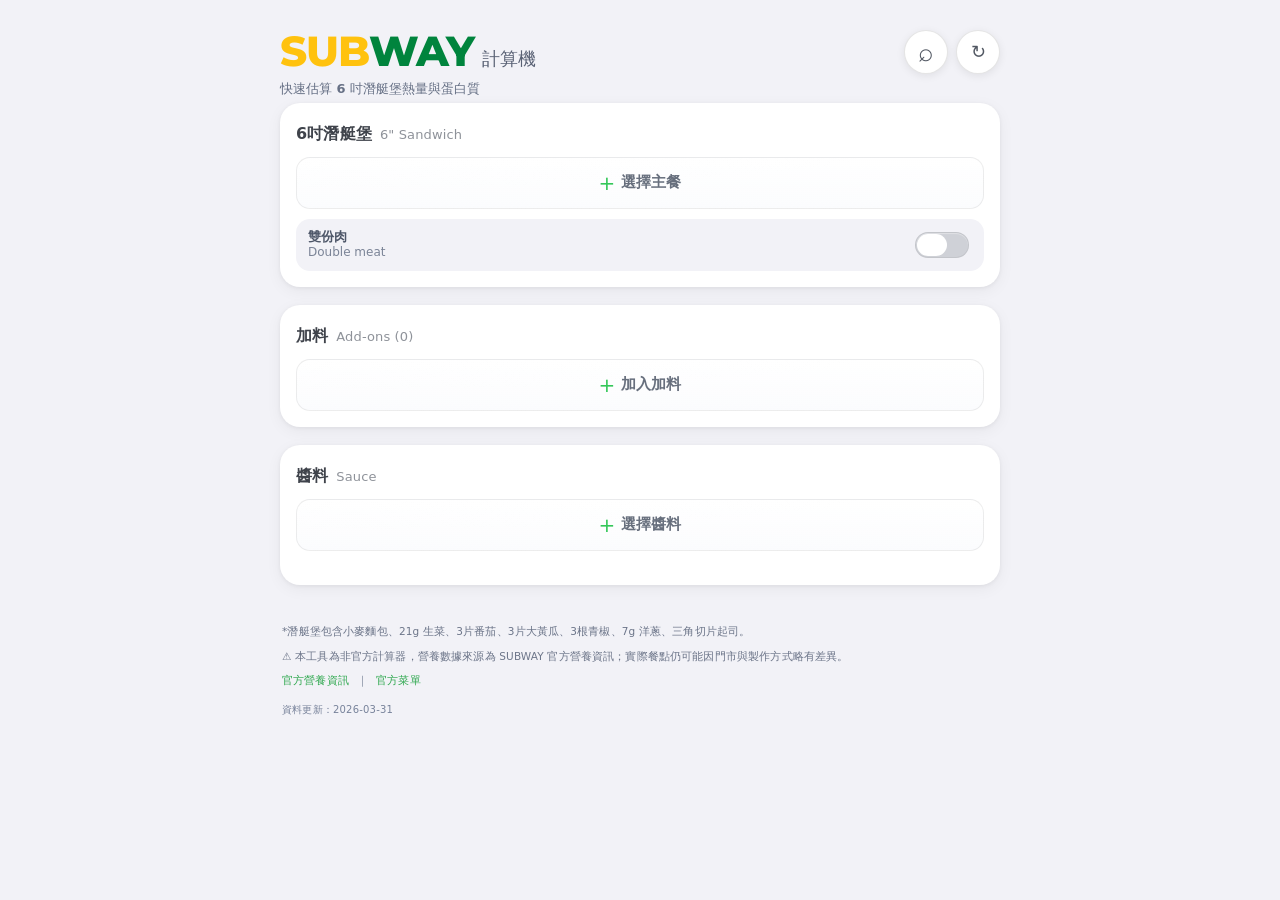
==== index.html @ 30979bf3 "fix: remove + circle badge, fix result card left-drift on desktop - .picker-field--plus::before: rem" ====
<!DOCTYPE html>
<html>
<head>

<meta charset="UTF-8">
<meta name="viewport" content="width=device-width, initial-scale=1, viewport-fit=cover">
<title>Subway calculator</title>

<link rel="icon" href="favicon.png">
<meta name="apple-mobile-web-app-capable" content="yes">
<meta name="apple-mobile-web-app-status-bar-style" content="black-translucent">
<meta name="apple-mobile-web-app-title" content="Subway Calc">
<meta name="mobile-web-app-capable" content="yes">
<meta name="theme-color" content="#1b1f26">
<link rel="apple-touch-icon" href="favicon.png">

<link href="https://fonts.googleapis.com/css2?family=Montserrat:wght@600;700;800&display=swap" rel="stylesheet">
<link rel="stylesheet" href="styles.css?v=20260511i">
</head>

<body>

<main class="app-shell">
<header class="app-header">
  <div>
    <h1 class="logo">
      <span class="sub">SUB</span><span class="way">WAY</span>
      <span class="title-sub">計算機</span>
    </h1>
    <p class="app-tagline">快速估算 6 吋潛艇堡熱量與蛋白質</p>
  </div>
  <div class="top-actions">
    <button type="button" class="icon-symbol-btn" aria-label="搜尋 Search" title="搜尋 Search" onclick="openQuickSearch()">
      ⌕
    </button>
    <button type="button" class="reset-btn" aria-label="重設 Reset" title="重設 Reset" onclick="resetAll()">
      ↻
    </button>
  </div>
</header>

<div class="builder-panel">

<!-- 主餐 -->
<section class="option-section option-section-main">
<div class="section-head section-head-main">
<div class="section-head-inline">
  <span class="section-title">6吋潛艇堡</span>
  <span class="section-subtitle section-subtitle-inline">6" Sandwich</span>
</div>
<button type="button" id="mainClearBtn" class="section-clear-btn" onclick="clearMainSection()" style="visibility:hidden;">Clear</button>
</div>
<div id="mainPickerRow" class="section-picker-top">
  <div id="mainPicker" class="picker-field picker-field--placeholder picker-field--plus" onclick="openMainPicker()">
    選擇主餐
  </div>
</div>
<select id="main" onchange="calc()" style="display:none;"></select>
<div class="section-toggle-wrap section-toggle-under">
  <span class="double-meat-label">雙份肉 <span>Double meat</span></span>
  <input type="checkbox" id="double" onchange="calc()"
    onclick="event.stopPropagation()"
    ontouchstart="event.stopPropagation()">
</div>
</section>

<!-- 加料 -->
<section class="option-section">
<div class="section-head section-head-main">
  <div class="section-head-inline">
    <span class="section-title">加料</span>
    <span id="addonLabel" class="section-subtitle section-subtitle-inline">Add-ons (0)</span>
  </div>
  <button type="button" id="addonClearBtn" class="section-clear-btn" onclick="clearAddonSection()" style="visibility:hidden;">Clear</button>
</div>
<div id="addonList" style="min-height:0;"></div>
<div id="addonEmptyPicker" class="picker-field picker-field--placeholder picker-field--plus section-picker-top" onclick="openAddonPicker(addonActiveGroup)">
  加入加料
</div>
<div id="addonSwipeHint" class="swipe-hint" style="display:none;">左滑刪除 Swipe to delete</div>
</section>

<!-- 醬料 -->
<section class="option-section">
<div class="section-head section-head-main">
  <div class="section-head-inline">
    <span class="section-title">醬料</span>
    <span class="section-subtitle section-subtitle-inline">Sauce</span>
  </div>
  <button type="button" id="sauceClearBtn" class="section-clear-btn" onclick="clearSauceSection()" style="visibility:hidden;">Clear</button>
</div>
<div id="sauce1Row" class="section-picker-top">
  <div id="sauce1Picker" class="picker-field picker-field-fill picker-field--placeholder picker-field--plus" onclick="openSauce1Picker()">
    選擇醬料
  </div>
</div>
<input type="hidden" id="sauce1" value="">
  <div id="sauce2EmptyPicker" class="picker-field picker-field--placeholder picker-field--plus" onclick="addSauce2()" style="margin-top:10px;display:none;">
    加第二種醬
  </div>
  <div id="sauce2List" style="min-height:10px;margin-top:8px;"></div>
  <div id="sauceSwipeHint" class="swipe-hint" style="display:none;">左滑刪除 Swipe to delete</div>
</section>

<div id="disclaimerDetail" class="footer-detail footer-detail-static">
  <p class="footer-line">*潛艇堡包含小麥麵包、21g 生菜、3片番茄、3片大黃瓜、3根青椒、7g 洋蔥、三角切片起司。</p>
  <p class="footer-line">⚠️ 本工具為非官方計算器，營養數據來源為 SUBWAY 官方營養資訊；實際餐點仍可能因門市與製作方式略有差異。</p>
  <p class="footer-links">
    <a href="https://subway.com.tw/GoWeb2/include/meals-nutrition.html" target="_blank" rel="noopener noreferrer" class="footer-inline-link">官方營養資訊</a>
    <span class="footer-link-sep">｜</span>
    <a href="https://subway.com.tw/GoWeb2/include/index.php?Page=1&Cate02=%E6%BD%9B%E8%89%87%E5%A0%A1" target="_blank" rel="noopener noreferrer" class="footer-inline-link">官方菜單</a>
  </p>
  <p class="footer-version">資料更新：2026-03-31</p>
</div>
</div>

<!-- 結果 -->
<div class="result" id="result"></div>
</main>

<script src="app.js?v=20260511d"></script>
<div id="addonModal" class="sheet-modal">
  <div class="sheet-panel">
    <div class="sheet-grabber-wrap" aria-hidden="true"><div class="sheet-grabber"></div></div>
    <div class="modal-panel-title">選擇加料</div>
    <div id="addonCategoriesWrapper" class="modal-categories-wrapper">
      <div id="addonModalCategories" class="modal-categories"></div>
    </div>
    <input id="addonSearch" class="modal-search-input" type="text" placeholder="搜尋加料 Search add-ons" autocomplete="off" oninput="renderAddonItems(addonActiveGroup)">
    <div id="addonItems" class="modal-items"></div>
  </div>
</div>
<div id="mainModal" class="sheet-modal">
  <div class="sheet-panel">
    <div class="sheet-grabber-wrap" aria-hidden="true"><div class="sheet-grabber"></div></div>
    <div class="modal-panel-title">選擇主餐</div>
    <div id="mainCategoriesWrapper" class="modal-categories-wrapper">
      <div id="mainModalCategories" class="modal-categories"></div>
    </div>
    <input id="mainSearch" class="modal-search-input" type="text" placeholder="搜尋主餐 Search sandwiches" autocomplete="off" oninput="renderMainItems(mainActiveGroup)">
    <div id="mainItems" class="modal-items"></div>
  </div>
</div>
<div id="sauceModal" class="sheet-modal">
  <div class="sheet-panel">
    <div class="sheet-grabber-wrap" aria-hidden="true"><div class="sheet-grabber"></div></div>
    <div class="modal-panel-title">選擇醬料</div>
    <div id="sauceItems" class="modal-items"></div>
  </div>
</div>
<div id="quickSearchModal" class="sheet-modal">
  <div class="sheet-panel">
    <div class="sheet-grabber-wrap" aria-hidden="true"><div class="sheet-grabber"></div></div>
    <div class="modal-panel-title">快速搜尋</div>
    <input id="quickSearchInput" class="modal-search-input" type="text" placeholder="搜尋主餐、加料、醬料" autocomplete="off" oninput="renderQuickSearchItems()">
    <div id="quickSearchItems" class="modal-items"></div>
  </div>
</div>
</body>
</html>
---- styles.css ----
:root {
  --subway-green-light: #34C759;
  --accent-purple: #6a0dad;
  --ios-green-btn: #34C759;
  --ios-green-on: #f3fff7;
  --kcal-muted: #8E8E93;
  --glass-bg: rgba(246,247,249,0.84);
  --glass-border: rgba(203,206,213,0.62);
  --glass-highlight: rgba(255,255,255,0.62);
  --glass-shadow: 0 18px 34px rgba(34,36,42,0.16);
  --glass-blur: 16px;
  --glass-sat: 135%;
}

html {
  background: #1b1f26;
}

body {
  font-family: -apple-system, BlinkMacSystemFont, "SF Pro Text", "SF Pro Display", system-ui, sans-serif;
  background: #F2F2F7;
  margin: 0;
  padding: 14px 20px 20px;
  color: #1C1C1E;
  line-height: 1.45;
  padding-bottom: calc(180px + env(safe-area-inset-bottom));
  -webkit-overflow-scrolling: touch;
  touch-action: manipulation;
  overscroll-behavior-y: contain;
}

.logo {
  font-family: 'Montserrat', -apple-system, BlinkMacSystemFont, system-ui;
  font-size: 38px;
  font-weight: 800;
  letter-spacing: 0.5px;
  margin-bottom: 16px;
  display: flex;
  align-items: baseline;
  -webkit-font-smoothing: antialiased;
}

.logo .sub {
  color: #FFC20E;
  letter-spacing: -1px;
}

.logo .way {
  color: #00843D;
  letter-spacing: -1px;
}

.logo .title-sub {
  font-size: 18px;
  color: #596174;
  letter-spacing: 0;
  font-weight: 500;
  margin-left: 10px;
  transform: translateY(-1px);
}

.top-actions {
  position: fixed;
  top: calc(6px + env(safe-area-inset-top));
  right: 14px;
  z-index: 1200;
  display: flex;
  flex-direction: column;
  align-items: flex-end;
  gap: 0;
  margin: 0;
}

.reset-row {
  display: flex;
  justify-content: flex-end;
  margin-top: 0;
  margin-bottom: 10px;
}

.icon-symbol-btn {
  border: none;
  background: transparent;
  box-shadow: none;
  border-radius: 0;
  width: auto;
  height: auto;
  padding: 0 2px;
  color: #656a73;
  font-size: 30px;
  line-height: 1;
  font-weight: 420;
  display: inline-flex;
  align-items: center;
  justify-content: center;
  transition: color 0.16s ease, transform 0.16s ease, opacity 0.16s ease;
}

.icon-symbol-btn:hover {
  color: #4f545f;
  transform: translateY(-1px);
  filter: none;
}

.icon-symbol-btn:active {
  transform: translateY(0);
}

.reset-btn {
  width: 46px;
  height: 46px;
  padding: 0;
  border-radius: 999px;
  border: none;
  background: rgba(131,136,145,0.42);
  color: #ffffff;
  font-size: 19px;
  font-weight: 300;
  line-height: 1;
  letter-spacing: 0;
  display: inline-flex;
  align-items: center;
  justify-content: center;
  box-shadow: none;
  backdrop-filter: blur(6px);
  -webkit-backdrop-filter: blur(6px);
  transition: transform 0.2s ease, color 0.2s ease, border-color 0.2s ease, background 0.2s ease, box-shadow 0.2s ease;
}

.reset-btn:hover {
  color: #ffffff;
  background: rgba(121,126,136,0.5);
}

.reset-btn:active {
  background: rgba(109,115,126,0.56);
}

.reset-btn.animating {
  animation: resetBtnSpin 0.38s cubic-bezier(.22,.61,.36,1);
}

.double-meat-label {
  font-size: 13px;
  color: #60697a;
  font-weight: 600;
  line-height: 1.1;
}

.card {
  background: var(--glass-bg);
  border-radius: 28px;
  padding: 20px 18px;
  margin-bottom: 20px;
  box-shadow: var(--glass-shadow), inset 0 1px 0 rgba(255,255,255,0.58);
  border: none;
  position: relative;
  z-index: 0;
  transition: 0.15s ease;
  backdrop-filter: blur(var(--glass-blur)) saturate(var(--glass-sat));
  -webkit-backdrop-filter: blur(var(--glass-blur)) saturate(var(--glass-sat));
}

.card::before {
  content: "";
  position: absolute;
  inset: 1px;
  border-radius: 28px;
  pointer-events: none;
  background: linear-gradient(180deg, var(--glass-highlight) 0%, rgba(255,255,255,0.14) 50%, rgba(255,255,255,0) 100%);
  opacity: 0.86;
}

/* Lean sections: title outside, only picker rows visible */
.option-section {
  margin-bottom: 20px;
}

.option-section-main {
  margin-bottom: 14px;
}

.section-head {
  margin-bottom: 4px;
}

.section-head-main {
  display: flex;
  justify-content: space-between;
  align-items: center;
}

.section-head-stack {
  display: flex;
  flex-direction: column;
  align-items: flex-start;
}

.section-head-inline {
  display: flex;
  align-items: baseline;
  gap: 8px;
}

.section-toggle-wrap {
  display: flex;
  align-items: center;
  gap: 8px;
  line-height: 1;
}

.section-toggle-under {
  margin-top: 6px;
  justify-content: flex-end;
}

.section-picker-top {
  margin-top: 6px;
}

.section-title {
  font-size: 17px;
  font-weight: 700;
  color: rgba(47,51,60,0.92);
  line-height: 1.26;
  letter-spacing: 0.01em;
}

.section-subtitle {
  color: rgba(130,134,142,0.9);
  font-size: 13px;
  font-weight: 400;
  line-height: 1.34;
  letter-spacing: 0.01em;
}

.section-subtitle-inline {
  white-space: nowrap;
}

.section-clear-btn {
  border: none;
  background: transparent;
  color: rgba(122,128,140,0.9);
  font-size: 12px;
  line-height: 1;
  font-weight: 520;
  letter-spacing: 0.01em;
  padding: 2px 0;
  margin-right: 12px;
  transform: translateY(2px);
  cursor: pointer;
  transition: color 0.16s ease, opacity 0.16s ease;
}

.section-clear-btn:hover {
  color: rgba(98,104,116,0.96);
}

.section-clear-btn:active {
  color: rgba(88,94,106,0.96);
}

label {
  font-size: 17px;
  font-weight: 600;
  margin-bottom: 6px;
  color: #1c1c1e;
  display: flex;
  align-items: center;
}

select {
  width: 100%;
  margin-top: 12px;
  padding: 14px;
  border-radius: 28px;
  border: 1px solid #e5e5ea;
  background: #f9f9f9;
  color: #000;
  font-size: 17px;
  line-height: 1.4;
  min-height: 48px;
  appearance: none;
  -webkit-appearance: none;
  position: relative;
  z-index: 1;
  font-weight: 400;
  transition: all 0.15s ease;
  cursor: pointer;
  transform-origin: center;
  -webkit-tap-highlight-color: transparent;
  background-image: url("data:image/svg+xml;utf8,<svg fill='%238e8e93' height='20' viewBox='0 0 20 20' width='20' xmlns='http://www.w3.org/2000/svg'><path d='M5 7l5 5 5-5z'/></svg>");
  background-repeat: no-repeat;
  background-position: right 12px center;
  background-size: 16px;
}
select option {
  font-size: 17px;
}

select:hover {
  background-color: #fff;
  border-color: #d1d1d6;
}
select:active {
  background: #fff;
}

button:hover {
  filter: brightness(1.05);
}
button:active {
  filter: brightness(0.95);
}

select:focus {
  outline: none;
  border-color: var(--ios-green-btn);
  box-shadow: 0 0 0 2px rgba(47,168,79,0.22);
}

select:focus-visible {
  box-shadow: 0 0 0 2px rgba(47,168,79,0.22);
}

.picker-field {
  padding: 12px 12px;
  border-radius: 28px;
  border: 1px solid rgba(255,255,255,0.44);
  background:
    linear-gradient(180deg, rgba(255,255,255,0.26) 0%, rgba(230,236,245,0.16) 100%),
    radial-gradient(125% 125% at 8% -20%, rgba(255,255,255,0.68) 0%, rgba(255,255,255,0) 62%);
  color: rgba(40,49,63,0.92);
  font-size: 17px;
  line-height: 1.3;
  min-height: 48px;
  display: flex;
  align-items: center;
  cursor: pointer;
  position: relative;
  overflow: hidden;
  backdrop-filter: blur(22px) saturate(146%);
  -webkit-backdrop-filter: blur(22px) saturate(146%);
  box-shadow: inset 0 1px 0 rgba(255,255,255,0.62);
}

.picker-field:not(.picker-field--plus) {
  padding-right: 12px;
}

.picker-field:not(.picker-field--plus)::after {
  content: none;
}

.picker-field-with-minus::after {
  content: none !important;
}

.picker-field::before {
  content: none;
}

.picker-field-fill {
  flex: 1;
}

.picker-field--placeholder {
  color: rgba(123,131,146,0.9);
}

.picker-field--plus {
  justify-content: center;
  text-align: center;
  font-size: 20px;
  font-weight: 400;
  letter-spacing: 0;
  color: rgba(136,145,160,0.9);
}

.picker-zh-line {
  display: block;
  line-height: 1.28;
  white-space: nowrap;
  max-width: 100%;
  overflow: hidden;
  text-overflow: ellipsis;
}

.picker-en-break {
  display: block;
  margin-top: 3px;
  line-height: 1.28;
  white-space: nowrap;
  max-width: 100%;
  overflow: hidden;
  text-overflow: ellipsis;
  color: rgba(94,103,119,0.88);
  font-size: 0.9em;
}

.picker-zh-inline {
  line-height: 1.28;
  letter-spacing: 0.005em;
}

.picker-en-inline {
  color: rgba(94,103,119,0.88);
  font-size: 0.82em;
  margin-left: 10px;
  letter-spacing: 0.01em;
  line-height: 1.28;
  display: inline-block;
  transform: translateY(0.6px);
}

.picker-field.picker-field--bilingual-break {
  flex-direction: column;
  align-items: flex-start;
  justify-content: center;
  gap: 1px;
}

.picker-field.picker-field--plus {
  background:
    linear-gradient(180deg, rgba(255,255,255,0.26) 0%, rgba(230,236,245,0.16) 100%),
    radial-gradient(125% 125% at 8% -20%, rgba(255,255,255,0.68) 0%, rgba(255,255,255,0) 62%);
  box-shadow: inset 0 1px 0 rgba(255,255,255,0.62);
}

.modal-search-input {
  width: 100%;
  max-width: 100%;
  box-sizing: border-box;
  margin: 6px 0 10px;
  padding: 10px 12px 10px 44px;
  border-radius: 28px;
  border: 1px solid rgba(170,174,182,0.56);
  background-color: transparent;
  background-image: url("data:image/svg+xml;utf8,<svg xmlns='http://www.w3.org/2000/svg' viewBox='0 0 24 24'><circle cx='11' cy='11' r='6.5' stroke='%236a6f78' stroke-width='2.8' fill='none'/><line x1='15.7' y1='15.7' x2='20.2' y2='20.2' stroke='%236a6f78' stroke-width='2.8' stroke-linecap='round'/></svg>");
  background-repeat: no-repeat;
  background-position: 12px center;
  background-size: 18px 18px;
  color: #232933;
  font-size: 16px;
  outline: none;
  backdrop-filter: blur(12px) saturate(130%);
  -webkit-backdrop-filter: blur(12px) saturate(130%);
}

.modal-search-input:focus {
  border-color: rgba(188,192,199,0.72);
  box-shadow: 0 0 0 2px rgba(255,255,255,0.12);
}

.modal-item-title {
  font-weight: 500;
  line-height: 1.3;
  letter-spacing: 0.005em;
}

.modal-item-title.modal-title-break {
  display: flex;
  flex-direction: column;
  align-items: flex-start;
  gap: 2px;
}

.modal-zh-inline {
  color: inherit;
  line-height: 1.28;
}

.modal-panel-title {
  font-size: 16px;
  font-weight: 650;
  line-height: 1.3;
  margin-bottom: 8px;
  color: rgba(98,104,116,0.9);
}

.modal-en-inline {
  color: inherit;
  margin-left: 4px;
  font-size: 0.88em;
  letter-spacing: 0;
  line-height: 1.3;
  display: inline-block;
  transform: translateY(0.5px);
}

.modal-en-break {
  display: block;
  color: inherit;
  font-size: 0.88em;
  line-height: 1.3;
  letter-spacing: 0.01em;
  margin-top: 2px;
}

.item-efficiency {
  font-size: 11px;
  color: var(--kcal-muted);
}

.modal-recent-hint {
  font-size: 10px;
  color: #74809a;
  padding: 6px 12px 6px;
  letter-spacing: 0.2px;
  line-height: 1;
}

.modal-recent-shortcuts {
  padding: 4px 12px 10px;
  border-bottom: 1px solid #e7e8ed;
  margin-bottom: 2px;
}

.modal-recent-row {
  display: flex;
  gap: 8px;
  overflow-x: auto;
  padding-bottom: 2px;
  scrollbar-width: none;
  -ms-overflow-style: none;
}

.modal-recent-row::-webkit-scrollbar {
  display: none;
}

.modal-recent-btn {
  border: 1px solid rgba(47,168,79,0.35);
  background: rgba(47,168,79,0.1);
  color: #1f8f44;
  border-radius: 999px;
  font-size: 12px;
  font-weight: 600;
  padding: 6px 10px;
  white-space: nowrap;
}

.swipe-hint {
  font-size: 11px;
  color: #768198;
  margin-top: 6px;
  margin-bottom: 2px;
}

.minus-btn {
  border: 1px solid rgba(199,58,51,0.3);
  background: rgba(199,58,51,0.12);
  border-radius: 50%;
  width: 28px;
  height: 28px;
  display: flex;
  align-items: center;
  justify-content: center;
  font-size: 18px;
  cursor: pointer;
  color: #c73a33;
  transition: all 0.15s ease;
  opacity: 0.9;
}

.picker-row-with-minus {
  position: relative;
  display: block;
}

.picker-row-with-minus .minus-btn {
  position: absolute;
  right: 10px;
  top: 50%;
  transform: translateY(-50%);
  z-index: 2;
  opacity: 0;
  pointer-events: none;
  transition: opacity 0.18s ease;
}

.picker-row-with-minus.swiped .minus-btn {
  opacity: 1;
  pointer-events: auto;
}

.picker-row-with-minus:hover .minus-btn,
.picker-row-with-minus:focus-within .minus-btn {
  opacity: 1;
  pointer-events: auto;
}

.picker-field-with-minus {
  padding-right: 12px;
  transition: transform 0.2s ease;
}

.picker-select-flash {
  animation: pickerSelectFlash 0.26s cubic-bezier(.22,.61,.36,1);
}

.picker-soft-appear {
  animation: pickerSoftAppear 0.24s cubic-bezier(.22,.61,.36,1);
}

.picker-row-with-minus.row-enter {
  animation: rowEnterPop 0.28s cubic-bezier(.2,.7,.2,1);
}

@keyframes pickerSelectFlash {
  0% {
    transform: scale(1);
    box-shadow: 0 0 0 0 rgba(95,211,125,0);
  }
  45% {
    transform: scale(0.995);
    box-shadow: 0 0 0 3px rgba(95,211,125,0.16);
  }
  100% {
    transform: scale(1);
    box-shadow: 0 0 0 0 rgba(95,211,125,0);
  }
}

@keyframes pickerSoftAppear {
  0% {
    opacity: 0;
    transform: translateY(6px) scale(0.995);
  }
  100% {
    opacity: 1;
    transform: translateY(0) scale(1);
  }
}

@keyframes rowEnterPop {
  0% {
    opacity: 0;
    transform: translateY(8px) scale(0.986);
    filter: saturate(0.96);
  }
  65% {
    opacity: 1;
    transform: translateY(-1px) scale(1.003);
    filter: saturate(1.02);
  }
  100% {
    opacity: 1;
    transform: translateY(0) scale(1);
    filter: none;
  }
}

.picker-row-with-minus.removing,
.swipe-row.removing {
  pointer-events: none;
  will-change: transform, opacity;
  animation: rowDeleteOut 0.34s cubic-bezier(.20,.72,.28,1) forwards;
}

.picker-row-with-minus.removing .picker-field,
.swipe-row.removing .picker-field {
  opacity: 0.9;
  will-change: transform, opacity, filter;
  animation: deletePopField 0.34s cubic-bezier(.20,.72,.28,1) forwards;
}

.picker-row-with-minus.removing .minus-btn,
.swipe-row.removing .swipe-clear-btn {
  opacity: 0;
  transition: opacity 0.18s ease;
}

.swipe-row {
  position: relative;
}

.swipe-row .picker-field {
  transition: transform 0.2s ease;
  touch-action: pan-y;
}

.swipe-row.swipe-dragging .picker-field {
  transition: none;
}

body.swipe-dragging {
  user-select: none;
  -webkit-user-select: none;
  cursor: grabbing;
}

.swipe-clear-btn {
  position: absolute;
  right: 0;
  top: 0;
  bottom: 0;
  transform: translateX(-10px);
  width: 56px;
  height: 100%;
  border-radius: 28px;
  border: 1px solid rgba(255,255,255,0.44);
  background:
    linear-gradient(180deg, rgba(255,255,255,0.28) 0%, rgba(230,236,245,0.18) 100%),
    radial-gradient(120% 120% at 8% -20%, rgba(255,255,255,0.7) 0%, rgba(255,255,255,0) 62%);
  box-shadow: inset 0 1px 0 rgba(255,255,255,0.62);
  color: rgba(52,60,73,0.92);
  font-size: 17px;
  font-weight: 420;
  letter-spacing: 0.005em;
  backdrop-filter: blur(22px) saturate(146%);
  -webkit-backdrop-filter: blur(22px) saturate(146%);
  opacity: 0;
  pointer-events: none;
  transition: opacity 0.18s ease, width 0.18s ease, transform 0.18s ease;
  z-index: 2;
  overflow: hidden;
  white-space: nowrap;
  display: inline-flex;
  align-items: center;
  justify-content: center;
  padding: 0 12px;
  --clearLabelOpacity: 0;
  color: rgba(52,60,73,var(--clearLabelOpacity));
}

.swipe-row.swipe-dragging .swipe-clear-btn {
  transition: none;
}

.swipe-row.swiped .swipe-clear-btn {
  opacity: 1;
  pointer-events: auto;
}

@media (hover: hover) and (pointer: fine) {
  .swipe-hint {
    display: none !important;
  }
}

/* First sauce row clear animation (without removing DOM node) */
.picker-field.main-removing,
.picker-field.sauce-main-removing {
  animation: sauceMainClearOut 0.18s cubic-bezier(.22,.61,.36,1);
}

@keyframes sauceMainClearOut {
  0% {
    opacity: 1;
    transform: translateX(0) scale(1);
  }
  100% {
    opacity: 0.56;
    transform: translateX(-10px) scale(0.992);
  }
}

@keyframes rowDeleteOut {
  0% {
    opacity: 1;
    transform: translateX(0) scale(1);
  }
  35% {
    opacity: 0.92;
    transform: translateX(-16px) scale(0.998);
  }
  100% {
    opacity: 0;
    transform: translateX(-72px) scale(0.99);
  }
}

@keyframes deletePopField {
  0% {
    opacity: 1;
    transform: scale(1);
    filter: saturate(1);
  }
  45% {
    opacity: 0.78;
    transform: translateX(-8px) scale(0.998);
    filter: saturate(0.95);
  }
  100% {
    opacity: 0.38;
    transform: translateX(-14px) scale(0.995);
    filter: saturate(0.88);
  }
}

#addonList .addon-row .picker-field {
  margin-top: 0;
  font-weight: 400;
  position: relative;
  z-index: 1;
}

.footer-detail {
  font-size: 10.5px;
  color: #6c7589;
  line-height: 1.68;
  letter-spacing: 0.15px;
  margin-top: 8px;
}

.footer-detail-static {
  margin-top: 18px;
  padding: 0 2px 4px;
}

.footer-line,
.footer-links,
.footer-subline,
.footer-version {
  margin: 0;
}

.footer-line {
  font-weight: 520;
}

.footer-line + .footer-line,
.footer-line + .footer-links,
.footer-links + .footer-subline,
.footer-subline + .footer-version {
  margin-top: 8px;
}

.footer-links {
  display: flex;
  align-items: center;
  gap: 8px;
  flex-wrap: wrap;
  line-height: 1.3;
}

.footer-links + .footer-version {
  margin-top: 14px;
}

.footer-link-sep {
  color: #7a8498;
  font-size: 11px;
}

.footer-subline {
  font-size: 10.5px;
  color: #738098;
}

.footer-version {
  font-size: 10px;
  color: #77829a;
  letter-spacing: 0.2px;
}

.footer-inline-link {
  color: #2fa84f;
  text-decoration: none;
  font-weight: 580;
}

.result {
  position: fixed;
  bottom: 20px;
  left: 20px;
  right: 20px;
  z-index: 9999;
  background: #1C1C1E;
  padding: 18px;
  border-radius: 24px;
  font-size: 18px;
  font-weight: 600;
  box-shadow: 0 8px 32px rgba(0,0,0,0.22), 0 2px 8px rgba(0,0,0,0.12);
  color: #F2F2F7;
  border: 1px solid rgba(255,255,255,0.1);
  backdrop-filter: none;
  -webkit-backdrop-filter: none;
  overflow: hidden;
  margin-bottom: 10px;
  padding-bottom: calc(18px + env(safe-area-inset-bottom));
  opacity: 0;
  pointer-events: none;
  transition: opacity 0.25s ease, box-shadow 0.2s ease;
}

.result.active {
  opacity: 1;
}

.result.pop {
  animation: resultPopIn 0.34s cubic-bezier(.22,.61,.36,1);
}

@keyframes resultPopIn {
  0% {
    transform: translateY(14px) scale(0.97);
    opacity: 0.45;
  }
  65% {
    transform: translateY(-3px) scale(1.01);
    opacity: 1;
  }
  100% {
    transform: translateY(0) scale(1);
    opacity: 1;
  }
}
button {
  -webkit-tap-highlight-color: transparent;
}

button:active {
  transition: none;
}
.result::before {
  /* removed decorative gradient overlay */
}

/* .result.update removed */

.result strong {
  font-size: 20px;
  color: #34C759;
}

.result-copy-btn {
  border: none;
  background: rgba(131,136,145,0.42);
  color: #ffffff;
  border-radius: 999px;
  line-height: 1;
  width: 46px;
  height: 46px;
  padding: 0;
  display: inline-flex;
  align-items: center;
  justify-content: center;
  position: relative;
  box-shadow: none;
  backdrop-filter: blur(6px);
  -webkit-backdrop-filter: blur(6px);
  transition: transform 0.16s ease, background-color 0.16s ease, box-shadow 0.16s ease;
}

.result-copy-btn:hover {
  background: rgba(121,126,136,0.5);
}

.result-copy-btn:active {
  transform: scale(0.96);
}

.copy-icon-stack {
  position: relative;
  width: 20px;
  height: 20px;
  display: block;
  transform: translateY(0.2px);
  opacity: 1;
  transition: opacity 0.18s ease, transform 0.18s ease;
}

.copy-icon-stack svg {
  width: 100%;
  height: 100%;
  display: block;
}

.copy-icon-check {
  position: absolute;
  inset: 0;
  display: inline-flex;
  align-items: center;
  justify-content: center;
  font-size: 19px;
  line-height: 1;
  font-weight: 360;
  opacity: 0;
  transform: translateY(0.2px) scale(0.76);
  transition: opacity 0.18s ease, transform 0.18s ease;
}

.result-copy-btn.copied .copy-icon-stack {
  opacity: 0;
  transform: scale(0.76);
}

.result-copy-btn.copied .copy-icon-check {
  opacity: 1;
  transform: scale(1);
}

.result-detail-btn {
  border: none;
  background: transparent;
  color: rgba(255,255,255,0.5);
  border-radius: 0;
  min-width: 20px;
  height: 20px;
  padding: 0;
  display: inline-flex;
  align-items: center;
  justify-content: center;
  transition: color 0.2s ease, transform 0.2s ease;
}

.result-detail-icon {
  font-size: 15px;
  line-height: 1;
  display: inline-block;
  transform: translateY(-1px) rotate(0deg);
  transition: transform 0.22s cubic-bezier(.22,.61,.36,1);
}

.result-detail-btn.expanded .result-detail-icon {
  transform: translateY(-1px) rotate(180deg);
}

.modal-checkmark {
  color: var(--ios-green-btn);
  font-size: 14px;
  font-weight: 800;
  min-width: 14px;
  text-align: center;
  flex: 0 0 14px;
}

.modal-item-meta-wrap {
  display: flex;
  align-items: center;
  justify-content: flex-end;
  gap: 8px;
  flex: 0 0 auto;
  min-width: 92px;
}

.modal-item-meta-wrap--efficiency {
  min-width: 108px;
}

.modal-item-kcal {
  font-size: 12px;
  color: var(--kcal-muted);
  white-space: nowrap;
  text-align: right;
  line-height: 1.2;
}

.modal-item-kcal--efficiency {
  white-space: nowrap;
}

.copy-toast {
  position: fixed;
  left: 50%;
  bottom: calc(110px + env(safe-area-inset-bottom));
  transform: translateX(-50%) translateY(8px);
  background: rgba(28,30,36,0.92);
  color: #f7f8fb;
  padding: 8px 12px;
  border-radius: 10px;
  font-size: 12px;
  font-weight: 600;
  opacity: 0;
  pointer-events: none;
  transition: opacity 0.16s ease, transform 0.16s ease;
  z-index: 11000;
}

#mainModal,
#addonModal,
#sauceModal,
#quickSearchModal {
  background: rgba(0,0,0,0.3) !important;
  backdrop-filter: none;
  -webkit-backdrop-filter: none;
}

#mainModal > div,
#addonModal > div,
#sauceModal > div,
#quickSearchModal > div {
  background: rgba(242,242,247,0.82) !important;
  color: #1C1C1E !important;
  border-top-left-radius: 28px !important;
  border-top-right-radius: 28px !important;
  border: 1px solid rgba(255,255,255,0.7) !important;
  border-bottom: none !important;
  backdrop-filter: blur(40px) saturate(160%) !important;
  -webkit-backdrop-filter: blur(40px) saturate(160%) !important;
}

#mainCategoriesWrapper,
#addonCategoriesWrapper {
  background: transparent !important;
}

#mainItems > div,
#addonItems > div,
#sauceItems > div,
#quickSearchItems > div {
  border-bottom: 1px solid rgba(0,0,0,0.07) !important;
}

#mainItems,
#addonItems,
#sauceItems,
#quickSearchItems {
  overflow-x: hidden !important;
}

.copy-toast.show {
  opacity: 1;
  transform: translateX(-50%) translateY(0);
}

body.resetting .card {
  animation: resetCardBounce 0.34s cubic-bezier(.22,.61,.36,1);
}

body.resetting .option-section {
  animation: resetCardBounce 0.34s cubic-bezier(.22,.61,.36,1);
}

@keyframes resetCardBounce {
  0% { transform: translateY(0) scale(1); opacity: 1; }
  45% { transform: translateY(6px) scale(0.992); opacity: 0.88; }
  100% { transform: translateY(0) scale(1); opacity: 1; }
}

@keyframes resetBtnSpin {
  0% { transform: rotate(0deg) scale(1); }
  45% { transform: rotate(-24deg) scale(0.95); }
  100% { transform: rotate(0deg) scale(1); }
}
/* iOS style switch */
input[type="checkbox"] {
  appearance: none;
  -webkit-appearance: none;
  width: 54px;
  height: 26px;
  background: #cfd1d7;
  border: 1px solid rgba(0,0,0,0.06);
  border-radius: 999px;
  overflow: hidden;
  position: relative;
  outline: none;
  cursor: pointer;
  transition: background 0.2s ease, border-color 0.2s ease, box-shadow 0.2s ease, transform 0.18s ease;
  box-shadow: inset 0 1px 1px rgba(255,255,255,0.35);
}

input[type="checkbox"]::after {
  content: "";
  position: absolute;
  width: 30px;
  height: 22px;
  background: #fff;
  border-radius: 999px;
  top: 1px;
  left: 1px;
  transition: transform 0.24s cubic-bezier(.22,.61,.36,1), box-shadow 0.24s ease;
  box-shadow: none;
}

input[type="checkbox"]:checked {
  background: var(--ios-green-btn);
  animation: toggleTrackPop 0.22s cubic-bezier(.22,.61,.36,1);
}

input[type="checkbox"]:checked::after {
  transform: translateX(20px);
  box-shadow: none;
}

input[type="checkbox"]:active::after {
  transform: scale(1.04);
}

input[type="checkbox"]:active {
  transform: scale(0.985);
}

@keyframes toggleTrackPop {
  0% { transform: scale(1); }
  55% { transform: scale(1.03); }
  100% { transform: scale(1); }
}

#sauce2Container {
  opacity: 0;
  transform: translateY(-4px);
  transition: all 0.2s ease;
}
#sauce2Container.show {
  opacity: 1;
  transform: translateY(0);
}

@media (prefers-color-scheme: dark) {
  body {
    background:
      radial-gradient(circle at 72% 42%, rgba(85,144,105,0.28) 0%, rgba(85,144,105,0.14) 18%, rgba(85,144,105,0) 38%),
      radial-gradient(circle at 78% 92%, rgba(198,181,42,0.2) 0%, rgba(198,181,42,0.1) 16%, rgba(198,181,42,0) 34%),
      linear-gradient(145deg, #070a0f 0%, #0b1119 44%, #030507 100%);
    color: #F2F2F7;
    --kcal-muted: rgba(186,191,202,0.76);
    --glass-bg: rgba(54,62,74,0.42);
    --glass-border: rgba(221,232,246,0.24);
    --glass-highlight: rgba(255,255,255,0.18);
    --glass-shadow: 0 18px 46px rgba(0,0,0,0.42), inset 0 1px 0 rgba(255,255,255,0.18);
    --glass-blur: 30px;
    --glass-sat: 145%;
  }

  .card {
    background:
      linear-gradient(135deg, rgba(255,255,255,0.12) 0%, rgba(255,255,255,0.04) 42%, rgba(118,150,172,0.1) 100%),
      var(--glass-bg);
    border: 1px solid var(--glass-border);
    border-radius: 28px;
    box-shadow: var(--glass-shadow);
    backdrop-filter: blur(var(--glass-blur)) saturate(var(--glass-sat));
    -webkit-backdrop-filter: blur(var(--glass-blur)) saturate(var(--glass-sat));
  }

  select {
    background: #34363d;
    color: #fff;
    border: 1px solid #4a4d56;
  }

  select:hover {
    background: #3a3d45;
  }

  .result {
    background: #1C1C1E;
    border: 1px solid rgba(255,255,255,0.12);
    border-radius: 28px;
    color: #F2F2F7;
    box-shadow: none;
    backdrop-filter: none;
    -webkit-backdrop-filter: none;
  }

  label {
    color: #f2f2f7;
  }

  .section-title {
    color: rgba(242,242,247,0.94);
  }

  .section-subtitle {
    color: rgba(159,165,178,0.88);
  }

  .section-clear-btn {
    color: rgba(165,171,183,0.92);
  }

  .section-clear-btn:hover {
    color: rgba(190,196,208,0.96);
  }

  .section-clear-btn:active {
    color: rgba(176,182,194,0.96);
  }

  .logo .title-sub {
    color: #aaa;
  }

  .reset-btn {
    background: rgba(118,120,125,0.48);
    color: #f4f4f2;
    box-shadow: none;
    backdrop-filter: blur(6px);
    -webkit-backdrop-filter: blur(6px);
  }

  .reset-btn:hover {
    background: rgba(132,134,139,0.56);
    color: #f4f4f2;
  }

  .reset-btn:active {
    background: rgba(106,108,113,0.58);
    color: #f4f4f2;
  }

  .icon-symbol-btn {
    color: #c8cad1;
  }

  .icon-symbol-btn:hover {
    color: #eceef2;
  }

  .double-meat-label {
    color: #b8bbc3;
  }

  input[type="checkbox"] {
    background: #5a5d66;
    border-color: rgba(255,255,255,0.08);
    box-shadow: inset 0 1px 1px rgba(255,255,255,0.06);
  }

  input[type="checkbox"]::after {
    background: #fff;
  }

  #mainModal > div,
  #addonModal > div,
  #sauceModal > div,
  #quickSearchModal > div {
    background: rgba(28,28,30,0.82) !important;
    color: #F2F2F7 !important;
    border-top-left-radius: 28px !important;
    border-top-right-radius: 28px !important;
    border-color: rgba(255,255,255,0.12) !important;
    backdrop-filter: blur(40px) saturate(160%) !important;
    -webkit-backdrop-filter: blur(40px) saturate(160%) !important;
  }

  #mainModal,
  #addonModal,
  #sauceModal,
  #quickSearchModal {
    background: rgba(0,0,0,0.5) !important;
  }

  #mainCategoriesWrapper,
  #addonCategoriesWrapper {
    background: transparent !important;
  }

  #mainItems > div,
  #addonItems > div,
  #sauceItems > div,
  #quickSearchItems > div {
    border-bottom: 1px solid rgba(255,255,255,0.08) !important;
  }

  .picker-field {
    background:
      linear-gradient(135deg, rgba(255,255,255,0.1) 0%, rgba(255,255,255,0.04) 52%, rgba(144,169,188,0.08) 100%),
      rgba(57,61,70,0.36) !important;
    color: rgba(242,242,247,0.94) !important;
    border: 1px solid rgba(230,238,250,0.22) !important;
    backdrop-filter: blur(28px) saturate(145%) !important;
    -webkit-backdrop-filter: blur(28px) saturate(145%) !important;
    box-shadow: inset 0 1px 0 rgba(255,255,255,0.14), 0 12px 30px rgba(0,0,0,0.16) !important;
  }

  .picker-field:not(.picker-field--plus)::after {
    color: rgba(167,172,181,0.86);
  }

  .picker-en-break,
  .picker-en-inline {
    color: rgba(168,174,185,0.9);
    font-size: 0.82em;
    line-height: 1.28;
  }

  .picker-field::before {
    content: none;
  }

  .picker-field--placeholder {
    color: #a2a6af !important;
  }

  .picker-field--plus {
    color: #a2a6af !important;
  }

  .picker-field.picker-field--plus {
    background:
      linear-gradient(135deg, rgba(255,255,255,0.1) 0%, rgba(255,255,255,0.04) 52%, rgba(144,169,188,0.08) 100%),
      rgba(57,61,70,0.34) !important;
    border-color: rgba(230,238,250,0.22) !important;
    box-shadow: inset 0 1px 0 rgba(255,255,255,0.14), 0 12px 30px rgba(0,0,0,0.16) !important;
  }

  .footer-detail {
    color: #969ead;
  }

  .footer-link-sep {
    color: #5a6170;
  }

  .footer-subline {
    color: #8d93a1;
  }

  .footer-version {
    color: #767f91;
  }

  .modal-search-input {
    background-color: transparent;
    background-image: url("data:image/svg+xml;utf8,<svg xmlns='http://www.w3.org/2000/svg' viewBox='0 0 24 24'><circle cx='11' cy='11' r='6.5' stroke='%23f2f2f7' stroke-width='2.8' fill='none'/><line x1='15.7' y1='15.7' x2='20.2' y2='20.2' stroke='%23f2f2f7' stroke-width='2.8' stroke-linecap='round'/></svg>");
    color: #f2f2f7;
    border-color: rgba(171,175,184,0.28);
    background-repeat: no-repeat;
    background-position: 12px center;
    background-size: 18px 18px;
    backdrop-filter: blur(14px) saturate(150%);
    -webkit-backdrop-filter: blur(14px) saturate(150%);
  }

  .modal-search-input:focus {
    border-color: rgba(184,188,196,0.5);
    box-shadow: 0 0 0 2px rgba(255,255,255,0.08);
  }

  .modal-search-input::placeholder {
    color: #9aa0ad;
  }

  .modal-panel-title {
    color: rgba(170,176,186,0.9);
  }

  .modal-recent-hint {
    color: #9aa0ad;
  }

  .modal-recent-shortcuts {
    border-bottom-color: #2f3440;
  }

  .modal-recent-btn {
    color: #73d892;
    border-color: rgba(95,211,125,0.35);
    background: rgba(95,211,125,0.14);
  }

  .swipe-hint {
    color: #8f96a4;
  }

  .swipe-clear-btn {
    border: 1px solid rgba(255,255,255,0.16);
    background:
      linear-gradient(180deg, rgba(106,110,118,0.4) 0%, rgba(82,86,95,0.34) 100%),
      radial-gradient(120% 120% at 8% -20%, rgba(255,255,255,0.08) 0%, rgba(255,255,255,0) 62%);
    box-shadow: inset 0 1px 0 rgba(255,255,255,0.12);
    color: rgba(243,244,246,0.94);
    --clearLabelOpacity: 0;
  }

  .footer-inline-link {
    color: #73d892;
  }


  .result-copy-btn {
    background: rgba(118,120,125,0.48);
    color: #f4f4f2;
    box-shadow: none;
  }

  .result-copy-btn:hover {
    background: rgba(132,134,139,0.56);
  }

  .result-copy-btn:active {
    background: rgba(106,108,113,0.58);
  }

  .result-detail-btn {
    background: transparent;
    border: none;
    color: #a5afbf;
  }

  .minus-btn {
    background: rgba(255,106,97,0.16);
    border-color: rgba(255,106,97,0.34);
    color: #ff7f78;
  }

  .modal-checkmark {
    color: #5ec87a;
  }

  .copy-toast {
    background: rgba(9,10,13,0.95);
    border: 1px solid #3b404b;
    color: #f2f2f7;
  }

  #mainPicker:not(.picker-field--placeholder) {
    color: rgba(255,255,255,0.94) !important;
  }

}

/* UX refresh */
* {
  box-sizing: border-box;
}

body {
  min-height: 100vh;
  padding: max(18px, env(safe-area-inset-top)) 16px calc(156px + env(safe-area-inset-bottom));
  overflow-x: hidden;
}

.app-shell {
  width: 100%;
  max-width: 1020px;
  margin: 0 auto;
}

.app-header {
  display: flex;
  align-items: flex-start;
  justify-content: space-between;
  gap: 10px;
  margin: 2px 0 18px;
  padding-right: 92px;
}

.app-header > div:first-child {
  min-width: 0;
}

.top-actions {
  min-width: max-content;
}

.logo {
  margin: 0;
  font-size: clamp(28px, 8vw, 34px);
  line-height: 1;
}

.logo .title-sub {
  margin-left: 6px;
  font-size: 16px;
}

.app-tagline {
  margin: 8px 0 0;
  color: #667085;
  font-size: 13px;
  font-weight: 560;
  letter-spacing: 0;
}

.top-actions {
  position: static;
  flex-direction: row;
  align-items: center;
  gap: 8px;
  flex: 0 0 auto;
}

.icon-symbol-btn,
.reset-btn,
.result-copy-btn {
  width: 40px;
  height: 40px;
  border-radius: 999px;
  background: #FFFFFF;
  border: 1px solid rgba(0,0,0,0.1);
  color: rgba(43,50,64,0.82);
  box-shadow: 0 2px 8px rgba(0,0,0,0.08);
  backdrop-filter: none;
  -webkit-backdrop-filter: none;
}

.icon-symbol-btn {
  font-size: 26px;
}

.reset-btn {
  font-size: 18px;
}

.builder-panel {
  display: grid;
  gap: 16px;
}

.option-section {
  margin: 0;
  padding: 16px;
  border-radius: 20px;
  background: #FFFFFF;
  border: none;
  box-shadow: 0 1px 4px rgba(0,0,0,0.06), 0 4px 16px rgba(0,0,0,0.05);
}

.section-head {
  margin-bottom: 8px;
}

.section-head-inline {
  min-width: 0;
  flex-wrap: wrap;
  row-gap: 2px;
}

.section-title {
  font-size: 16px;
}

.section-clear-btn {
  min-height: 30px;
  padding: 0 10px;
  margin-right: -4px;
  border-radius: 999px;
  background: rgba(127,134,148,0.1);
}

.section-toggle-under {
  justify-content: space-between;
  margin-top: 10px;
  padding: 10px 12px;
  border-radius: 14px;
  background: #F2F2F7;
}

.double-meat-label {
  display: flex;
  flex-direction: column;
  gap: 2px;
  color: #4d5668;
}

.double-meat-label span {
  color: #7b8497;
  font-size: 12px;
  font-weight: 520;
}

.picker-field {
  min-height: 52px;
  padding: 13px 14px;
  border-radius: 14px;
  background:
    linear-gradient(180deg, rgba(255,255,255,0.26) 0%, rgba(230,236,245,0.16) 100%),
    radial-gradient(125% 125% at 8% -20%, rgba(255,255,255,0.68) 0%, rgba(255,255,255,0) 62%);
  border: 1px solid rgba(0,0,0,0.07);
  box-shadow: 0 1px 3px rgba(0,0,0,0.05);
  backdrop-filter: none;
  -webkit-backdrop-filter: none;
  transition: transform 0.16s ease, border-color 0.16s ease, background 0.16s ease, box-shadow 0.16s ease;
}

.picker-field:hover {
  transform: translateY(-1px);
  border-color: rgba(47,168,79,0.36);
}

.picker-field--plus {
  font-size: 15px;
  font-weight: 680;
  color: rgba(70,79,96,0.82);
}

.picker-field--plus::before {
  content: "+";
  margin-right: 6px;
  color: var(--ios-green-btn);
  font-size: 20px;
  font-weight: 400;
  line-height: 1;
}

.picker-field--bilingual-break::before,
.picker-field:not(.picker-field--plus)::before {
  content: none;
}

.swipe-clear-btn {
  border-radius: 16px;
}

.footer-detail-static {
  padding: 2px 2px 0;
  overflow-wrap: anywhere;
}

.result {
  left: 16px;
  right: 16px;
  bottom: 12px;
  max-width: calc(1020px - 32px);
  margin: 0 auto;
  border-radius: 20px;
  padding: 14px 14px calc(14px + env(safe-area-inset-bottom));
  box-shadow: 0 18px 44px rgba(30,34,44,0.18), inset 0 1px 0 rgba(255,255,255,0.7);
}

.result strong {
  font-size: inherit;
}

.sheet-modal {
  position: fixed;
  inset: 0;
  display: none;
  z-index: 10000;
  background: rgba(29,32,38,0.34);
  backdrop-filter: blur(5px);
  -webkit-backdrop-filter: blur(5px);
}

.sheet-panel {
  position: absolute;
  left: 0;
  right: 0;
  bottom: 0;
  height: min(76vh, 680px);
  display: flex;
  flex-direction: column;
  padding: 10px 14px max(20px, env(safe-area-inset-bottom));
  border-top-left-radius: 24px;
  border-top-right-radius: 24px;
  background: rgba(242,242,247,0.82);
  color: #1C1C1E;
  border: 1px solid rgba(255,255,255,0.7);
  border-bottom: 0;
  box-shadow: 0 -2px 32px rgba(0,0,0,0.14);
  backdrop-filter: blur(40px) saturate(160%);
  -webkit-backdrop-filter: blur(40px) saturate(160%);
}

.sheet-grabber-wrap {
  flex-shrink: 0;
  padding: 14px 0 12px;
  display: flex;
  justify-content: center;
  cursor: grab;
  -webkit-tap-highlight-color: transparent;
}
.sheet-grabber-wrap:active {
  cursor: grabbing;
}
.sheet-grabber {
  width: 36px;
  height: 5px;
  border-radius: 999px;
  background: rgba(100,106,120,0.3);
  pointer-events: none;
}

.modal-categories-wrapper {
  flex: 0 0 auto;
  padding-bottom: 8px;
}

.modal-categories {
  display: flex;
  gap: 8px;
  overflow-x: auto;
  padding-bottom: 2px;
  scrollbar-width: none;
}

.modal-categories::-webkit-scrollbar {
  display: none;
}

.modal-items {
  flex: 1;
  min-height: 0;
  overflow-y: auto;
  overscroll-behavior: contain;
}

#mainItems > div,
#addonItems > div,
#sauceItems > div,
#quickSearchItems > div {
  border-radius: 12px;
}

.modal-search-input {
  min-height: 44px;
  border-radius: 14px;
}

@media (min-width: 940px) {
  body {
    padding: 28px 24px 180px;
  }

  .app-shell {
    display: block;
    max-width: 720px;
    margin: 0 auto;
  }

  .app-header {
    margin-bottom: 4px;
    padding-right: 0;
  }

  .logo {
    font-size: 42px;
  }

  .logo .title-sub {
    font-size: 18px;
    margin-left: 8px;
  }

  .icon-symbol-btn,
  .reset-btn,
  .result-copy-btn {
    width: 44px;
    height: 44px;
  }

  .builder-panel {
    gap: 18px;
  }

  .result {
    position: fixed;
    left: 0;
    right: 0;
    bottom: 24px;
    width: min(680px, calc(100vw - 48px));
    margin: 0 auto;
    padding: 18px 22px;
    border-radius: 22px;
    box-shadow: 0 8px 32px rgba(0,0,0,0.2), 0 2px 8px rgba(0,0,0,0.1);
  }

  .sheet-panel {
    left: 50%;
    right: auto;
    width: min(560px, calc(100vw - 48px));
    transform: translateX(-50%);
    border-radius: 24px 24px 0 0;
  }
}

@media (max-width: 939px) {
  .app-shell {
    width: calc(100vw - 32px);
    max-width: calc(100vw - 32px);
  }

  .app-header {
    flex-direction: column;
    padding-right: 0;
    gap: 12px;
  }

  .app-header .top-actions {
    position: static;
    align-self: stretch;
    justify-content: flex-end;
  }
}

@media (prefers-color-scheme: dark) {
  .app-tagline {
    color: #a6adbb;
  }

  .icon-symbol-btn,
  .reset-btn,
  .result-copy-btn {
    background: rgba(74,78,88,0.44);
    border-color: rgba(230,238,250,0.22);
    color: #F2F2F7;
    box-shadow: inset 0 1px 0 rgba(255,255,255,0.16), 0 12px 28px rgba(0,0,0,0.28);
    backdrop-filter: blur(24px) saturate(145%);
    -webkit-backdrop-filter: blur(24px) saturate(145%);
  }

  .option-section {
    background:
      linear-gradient(135deg, rgba(255,255,255,0.12) 0%, rgba(255,255,255,0.04) 48%, rgba(98,134,154,0.1) 100%),
      rgba(46,50,59,0.46);
    border: 1px solid rgba(230,238,250,0.22);
    box-shadow: inset 0 1px 0 rgba(255,255,255,0.14), 0 18px 46px rgba(0,0,0,0.34);
    backdrop-filter: blur(30px) saturate(145%);
    -webkit-backdrop-filter: blur(30px) saturate(145%);
  }

  .section-toggle-under {
    background: rgba(57,61,70,0.34);
    border: 1px solid rgba(230,238,250,0.12);
    box-shadow: inset 0 1px 0 rgba(255,255,255,0.08);
  }

  .double-meat-label {
    color: #d5d9e1;
  }

  .double-meat-label span {
    color: #9ba3b2;
  }

  .picker-field--plus::before {
    background: rgba(95,211,125,0.15);
    color: #73d892;
  }

  .sheet-modal {
    background: rgba(14,16,20,0.48);
  }

  .sheet-panel {
    background:
      linear-gradient(135deg, rgba(255,255,255,0.12) 0%, rgba(255,255,255,0.04) 52%, rgba(98,134,154,0.1) 100%),
      rgba(38,43,52,0.62);
    color: #F2F2F7;
    border-color: rgba(230,238,250,0.22);
    box-shadow: 0 -18px 52px rgba(0,0,0,0.5), inset 0 1px 0 rgba(255,255,255,0.16);
    backdrop-filter: blur(44px) saturate(165%);
    -webkit-backdrop-filter: blur(44px) saturate(165%);
  }

  .result {
    background:
      linear-gradient(135deg, rgba(255,255,255,0.13) 0%, rgba(255,255,255,0.04) 48%, rgba(136,151,110,0.12) 100%),
      rgba(42,47,56,0.56);
    border: 1px solid rgba(230,238,250,0.24);
    box-shadow: inset 0 1px 0 rgba(255,255,255,0.18), 0 18px 52px rgba(0,0,0,0.4);
    backdrop-filter: blur(32px) saturate(150%);
    -webkit-backdrop-filter: blur(32px) saturate(150%);
  }

  .picker-field:hover,
  .icon-symbol-btn:hover,
  .reset-btn:hover,
  .result-copy-btn:hover {
    border-color: rgba(238,245,255,0.34);
    background-color: rgba(78,84,96,0.5);
  }

  .sheet-grabber {
    background: rgba(220,224,232,0.28);
  }
}
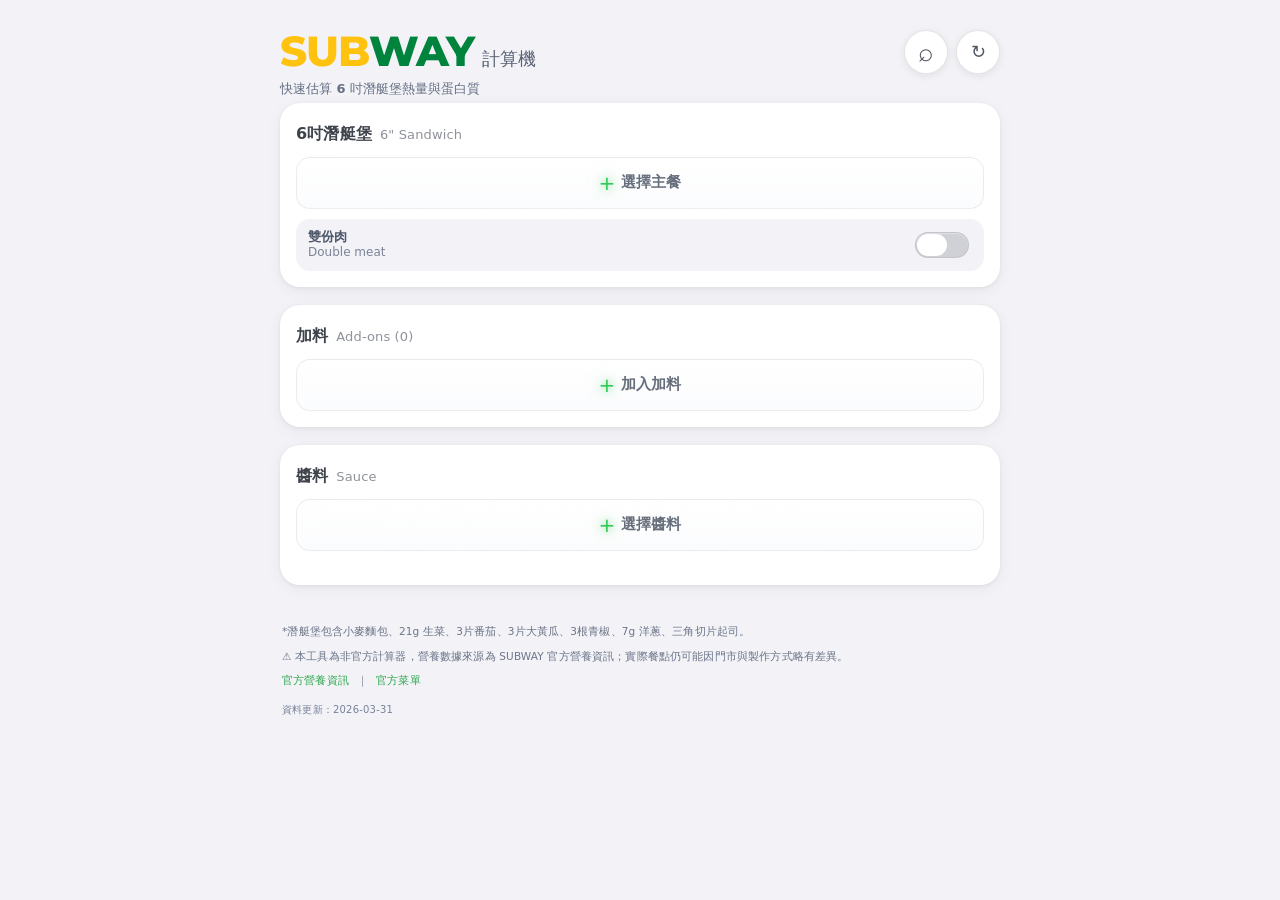
==== commit e0659cd9: "feat: iOS-style full-row swipe-to-delete with commit zone - deleteThreshold = 50% of row width (was " ====
--- a/index.html
+++ b/index.html
@@ -15,7 +15,7 @@
 <link rel="apple-touch-icon" href="favicon.png">
 
 <link href="https://fonts.googleapis.com/css2?family=Montserrat:wght@600;700;800&display=swap" rel="stylesheet">
-<link rel="stylesheet" href="styles.css?v=20260511i">
+<link rel="stylesheet" href="styles.css?v=20260511m">
 </head>
 
 <body>
@@ -118,7 +118,7 @@
 <div class="result" id="result"></div>
 </main>
 
-<script src="app.js?v=20260511d"></script>
+<script src="app.js?v=20260511f"></script>
 <div id="addonModal" class="sheet-modal">
   <div class="sheet-panel">
     <div class="sheet-grabber-wrap" aria-hidden="true"><div class="sheet-grabber"></div></div>
--- a/styles.css
+++ b/styles.css
@@ -652,6 +652,23 @@
   }
 }
 
+/* Peek animation: hint at swipe-to-delete on first item */
+@keyframes swipePeek {
+  0%   { transform: translateX(0); }
+  18%  { transform: translateX(-62px); }
+  62%  { transform: translateX(-62px); }
+  82%  { transform: translateX(4px); }
+  100% { transform: translateX(0); }
+}
+.swipe-row.peek-hint .picker-field {
+  animation: swipePeek 0.9s cubic-bezier(.36,.07,.19,.97) 0.55s both;
+  pointer-events: none;
+}
+.swipe-row.peek-hint .swipe-clear-btn {
+  opacity: 1 !important;
+  pointer-events: none;
+}
+
 .picker-row-with-minus.removing,
 .swipe-row.removing {
   pointer-events: none;
@@ -699,30 +716,42 @@
   transform: translateX(-10px);
   width: 56px;
   height: 100%;
-  border-radius: 28px;
+  border-radius: 16px;
   border: 1px solid rgba(255,255,255,0.44);
   background:
     linear-gradient(180deg, rgba(255,255,255,0.28) 0%, rgba(230,236,245,0.18) 100%),
     radial-gradient(120% 120% at 8% -20%, rgba(255,255,255,0.7) 0%, rgba(255,255,255,0) 62%);
   box-shadow: inset 0 1px 0 rgba(255,255,255,0.62);
-  color: rgba(52,60,73,0.92);
-  font-size: 17px;
-  font-weight: 420;
-  letter-spacing: 0.005em;
+  font-size: 15px;
+  font-weight: 600;
+  letter-spacing: 0.01em;
   backdrop-filter: blur(22px) saturate(146%);
   -webkit-backdrop-filter: blur(22px) saturate(146%);
   opacity: 0;
   pointer-events: none;
-  transition: opacity 0.18s ease, width 0.18s ease, transform 0.18s ease;
+  transition: opacity 0.18s ease, width 0.08s ease, padding-left 0.14s ease,
+              background 0.16s ease, border-radius 0.14s ease;
   z-index: 2;
   overflow: hidden;
   white-space: nowrap;
   display: inline-flex;
   align-items: center;
-  justify-content: center;
-  padding: 0 12px;
+  justify-content: flex-end;
+  padding: 0 16px;
   --clearLabelOpacity: 0;
-  color: rgba(52,60,73,var(--clearLabelOpacity));
+  color: rgba(199,58,51,var(--clearLabelOpacity));
+}
+
+/* Commit state: full row width, label left-aligned, intense red */
+.swipe-clear-btn.swipe-commit {
+  justify-content: flex-start;
+  padding-left: 22px;
+  border-radius: 16px;
+  background: linear-gradient(135deg, #e03428 0%, #c73a33 100%);
+  border-color: rgba(255,120,100,0.4);
+  box-shadow: inset 0 1px 0 rgba(255,200,190,0.3), 0 2px 12px rgba(199,58,51,0.35);
+  --clearLabelOpacity: 1;
+  color: #fff;
 }
 
 .swipe-row.swipe-dragging .swipe-clear-btn {
@@ -1083,14 +1112,12 @@
 #addonModal > div,
 #sauceModal > div,
 #quickSearchModal > div {
-  background: rgba(242,242,247,0.82) !important;
+  background: rgba(240,242,248,0.48) !important;
   color: #1C1C1E !important;
-  border-top-left-radius: 28px !important;
-  border-top-right-radius: 28px !important;
-  border: 1px solid rgba(255,255,255,0.7) !important;
+  border: 1px solid rgba(255,255,255,0.88) !important;
   border-bottom: none !important;
-  backdrop-filter: blur(40px) saturate(160%) !important;
-  -webkit-backdrop-filter: blur(40px) saturate(160%) !important;
+  backdrop-filter: blur(64px) saturate(220%) brightness(1.06) !important;
+  -webkit-backdrop-filter: blur(64px) saturate(220%) brightness(1.06) !important;
 }
 
 #mainCategoriesWrapper,
@@ -1319,13 +1346,11 @@
   #addonModal > div,
   #sauceModal > div,
   #quickSearchModal > div {
-    background: rgba(28,28,30,0.82) !important;
+    background: rgba(22,22,26,0.52) !important;
     color: #F2F2F7 !important;
-    border-top-left-radius: 28px !important;
-    border-top-right-radius: 28px !important;
-    border-color: rgba(255,255,255,0.12) !important;
-    backdrop-filter: blur(40px) saturate(160%) !important;
-    -webkit-backdrop-filter: blur(40px) saturate(160%) !important;
+    border-color: rgba(255,255,255,0.16) !important;
+    backdrop-filter: blur(64px) saturate(200%) brightness(0.96) !important;
+    -webkit-backdrop-filter: blur(64px) saturate(200%) brightness(0.96) !important;
   }
 
   #mainModal,
@@ -1454,8 +1479,14 @@
       linear-gradient(180deg, rgba(106,110,118,0.4) 0%, rgba(82,86,95,0.34) 100%),
       radial-gradient(120% 120% at 8% -20%, rgba(255,255,255,0.08) 0%, rgba(255,255,255,0) 62%);
     box-shadow: inset 0 1px 0 rgba(255,255,255,0.12);
-    color: rgba(243,244,246,0.94);
+    color: rgba(255,100,88,var(--clearLabelOpacity));
     --clearLabelOpacity: 0;
+  }
+  .swipe-clear-btn.swipe-commit {
+    background: linear-gradient(135deg, #d93025 0%, #b52d22 100%);
+    border-color: rgba(255,120,100,0.3);
+    box-shadow: inset 0 1px 0 rgba(255,180,170,0.2), 0 2px 12px rgba(185,45,35,0.45);
+    color: #fff;
   }
 
   .footer-inline-link {
@@ -1675,8 +1706,9 @@
   margin-right: 6px;
   color: var(--ios-green-btn);
   font-size: 20px;
-  font-weight: 400;
+  font-weight: 300;
   line-height: 1;
+  text-shadow: 0 0 8px rgba(52,199,89,0.7), 0 0 18px rgba(52,199,89,0.35);
 }
 
 .picker-field--bilingual-break::before,
@@ -1727,16 +1759,41 @@
   display: flex;
   flex-direction: column;
   padding: 10px 14px max(20px, env(safe-area-inset-bottom));
-  border-top-left-radius: 24px;
-  border-top-right-radius: 24px;
-  background: rgba(242,242,247,0.82);
+  border-top-left-radius: 28px;
+  border-top-right-radius: 28px;
+  /* Liquid glass */
+  background: rgba(240,242,248,0.48);
   color: #1C1C1E;
-  border: 1px solid rgba(255,255,255,0.7);
+  border: 1px solid rgba(255,255,255,0.88);
   border-bottom: 0;
-  box-shadow: 0 -2px 32px rgba(0,0,0,0.14);
-  backdrop-filter: blur(40px) saturate(160%);
-  -webkit-backdrop-filter: blur(40px) saturate(160%);
-}
+  box-shadow:
+    inset 0 1.5px 0 rgba(255,255,255,0.98),
+    inset 0 0 0 1px rgba(255,255,255,0.22),
+    0 -8px 48px rgba(0,0,0,0.13),
+    0 -1px 12px rgba(0,0,0,0.08);
+  backdrop-filter: blur(64px) saturate(220%) brightness(1.06);
+  -webkit-backdrop-filter: blur(64px) saturate(220%) brightness(1.06);
+  overflow: hidden;
+  isolation: isolate;
+}
+
+/* Specular sheen overlay */
+.sheet-panel::after {
+  content: "";
+  pointer-events: none;
+  position: absolute;
+  inset: 0;
+  border-top-left-radius: 28px;
+  border-top-right-radius: 28px;
+  background: linear-gradient(
+    180deg,
+    rgba(255,255,255,0.36) 0%,
+    rgba(255,255,255,0.10) 18%,
+    rgba(255,255,255,0) 50%
+  );
+  z-index: 0;
+}
+.sheet-panel > * { position: relative; z-index: 1; }
 
 .sheet-grabber-wrap {
   flex-shrink: 0;
@@ -1910,8 +1967,8 @@
   }
 
   .picker-field--plus::before {
-    background: rgba(95,211,125,0.15);
-    color: #73d892;
+    color: #5eda80;
+    text-shadow: 0 0 8px rgba(94,218,128,0.75), 0 0 20px rgba(94,218,128,0.38);
   }
 
   .sheet-modal {
@@ -1919,14 +1976,24 @@
   }
 
   .sheet-panel {
-    background:
-      linear-gradient(135deg, rgba(255,255,255,0.12) 0%, rgba(255,255,255,0.04) 52%, rgba(98,134,154,0.1) 100%),
-      rgba(38,43,52,0.62);
+    background: rgba(22,22,26,0.52);
     color: #F2F2F7;
-    border-color: rgba(230,238,250,0.22);
-    box-shadow: 0 -18px 52px rgba(0,0,0,0.5), inset 0 1px 0 rgba(255,255,255,0.16);
-    backdrop-filter: blur(44px) saturate(165%);
-    -webkit-backdrop-filter: blur(44px) saturate(165%);
+    border-color: rgba(255,255,255,0.16);
+    box-shadow:
+      inset 0 1.5px 0 rgba(255,255,255,0.18),
+      inset 0 0 0 1px rgba(255,255,255,0.06),
+      0 -8px 48px rgba(0,0,0,0.5),
+      0 -1px 12px rgba(0,0,0,0.3);
+    backdrop-filter: blur(64px) saturate(200%) brightness(0.96);
+    -webkit-backdrop-filter: blur(64px) saturate(200%) brightness(0.96);
+  }
+  .sheet-panel::after {
+    background: linear-gradient(
+      180deg,
+      rgba(255,255,255,0.12) 0%,
+      rgba(255,255,255,0.04) 16%,
+      rgba(255,255,255,0) 46%
+    );
   }
 
   .result {
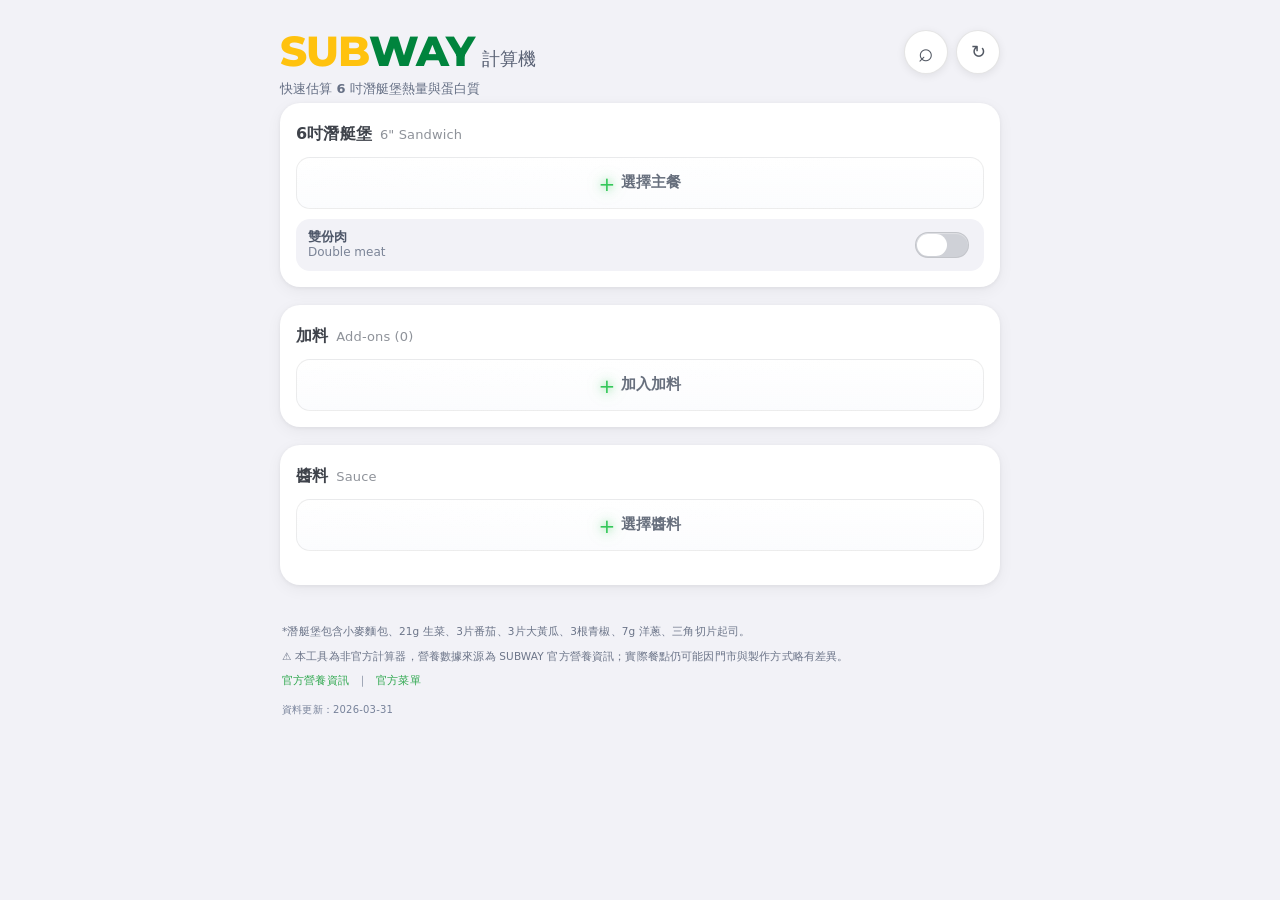
==== commit 5be2b334: "fix: vertically align + glyph with picker text Co-Authored-By: Claude Sonnet 4.6 <noreply@anthropic." ====
--- a/index.html
+++ b/index.html
@@ -15,7 +15,7 @@
 <link rel="apple-touch-icon" href="favicon.png">
 
 <link href="https://fonts.googleapis.com/css2?family=Montserrat:wght@600;700;800&display=swap" rel="stylesheet">
-<link rel="stylesheet" href="styles.css?v=20260511m">
+<link rel="stylesheet" href="styles.css?v=20260511n">
 </head>
 
 <body>
--- a/styles.css
+++ b/styles.css
@@ -1708,6 +1708,10 @@
   font-size: 20px;
   font-weight: 300;
   line-height: 1;
+  display: inline-flex;
+  align-items: center;
+  align-self: center;
+  transform: translateY(0.5px);
   text-shadow: 0 0 8px rgba(52,199,89,0.7), 0 0 18px rgba(52,199,89,0.35);
 }
 
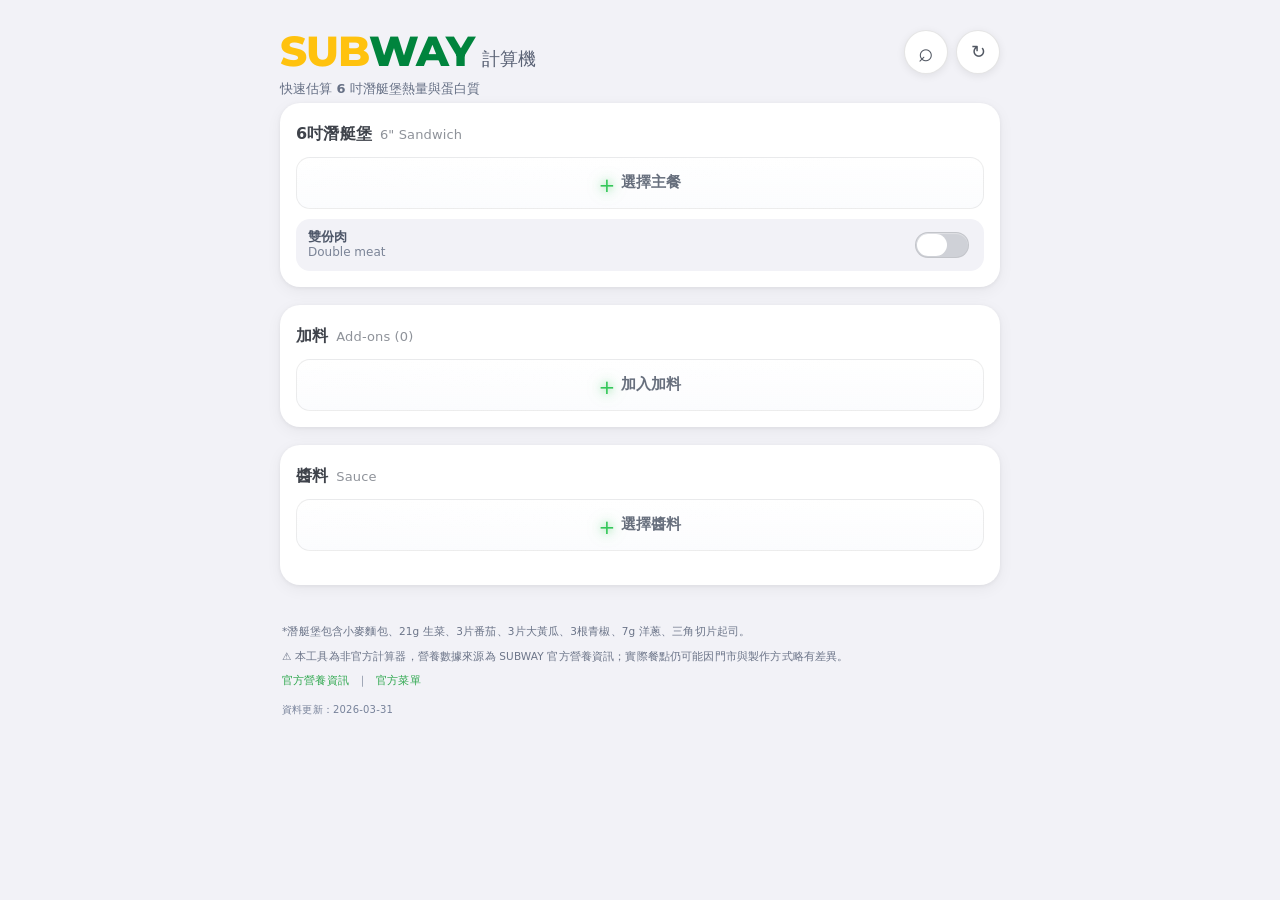
==== commit fa13d5b1: "Fix swipe overlap, sheet modal margin, and swipe-to-dismiss - option-section: add isolation:isolate " ====
--- a/index.html
+++ b/index.html
@@ -15,7 +15,7 @@
 <link rel="apple-touch-icon" href="favicon.png">
 
 <link href="https://fonts.googleapis.com/css2?family=Montserrat:wght@600;700;800&display=swap" rel="stylesheet">
-<link rel="stylesheet" href="styles.css?v=20260511n">
+<link rel="stylesheet" href="styles.css?v=20260511q">
 </head>
 
 <body>
--- a/styles.css
+++ b/styles.css
@@ -14,6 +14,7 @@
 
 html {
   background: #1b1f26;
+  overflow-x: hidden;
 }
 
 body {
@@ -711,11 +712,11 @@
 .swipe-clear-btn {
   position: absolute;
   right: 0;
-  top: 0;
-  bottom: 0;
+  top: 4px;
+  bottom: 4px;
   transform: translateX(-10px);
   width: 56px;
-  height: 100%;
+  height: auto;
   border-radius: 16px;
   border: 1px solid rgba(255,255,255,0.44);
   background:
@@ -1631,6 +1632,9 @@
   background: #FFFFFF;
   border: none;
   box-shadow: 0 1px 4px rgba(0,0,0,0.06), 0 4px 16px rgba(0,0,0,0.05);
+  overflow: hidden;
+  isolation: isolate;
+  position: relative;
 }
 
 .section-head {
@@ -1650,7 +1654,7 @@
 .section-clear-btn {
   min-height: 30px;
   padding: 0 10px;
-  margin-right: -4px;
+  margin-right: 0;
   border-radius: 999px;
   background: rgba(127,134,148,0.1);
 }
@@ -1711,7 +1715,7 @@
   display: inline-flex;
   align-items: center;
   align-self: center;
-  transform: translateY(0.5px);
+  transform: translateY(2px);
   text-shadow: 0 0 8px rgba(52,199,89,0.7), 0 0 18px rgba(52,199,89,0.35);
 }
 
@@ -1756,8 +1760,8 @@
 
 .sheet-panel {
   position: absolute;
-  left: 0;
-  right: 0;
+  left: 8px;
+  right: 8px;
   bottom: 0;
   height: min(76vh, 680px);
   display: flex;
@@ -1806,6 +1810,7 @@
   justify-content: center;
   cursor: grab;
   -webkit-tap-highlight-color: transparent;
+  touch-action: none;
 }
 .sheet-grabber-wrap:active {
   cursor: grabbing;
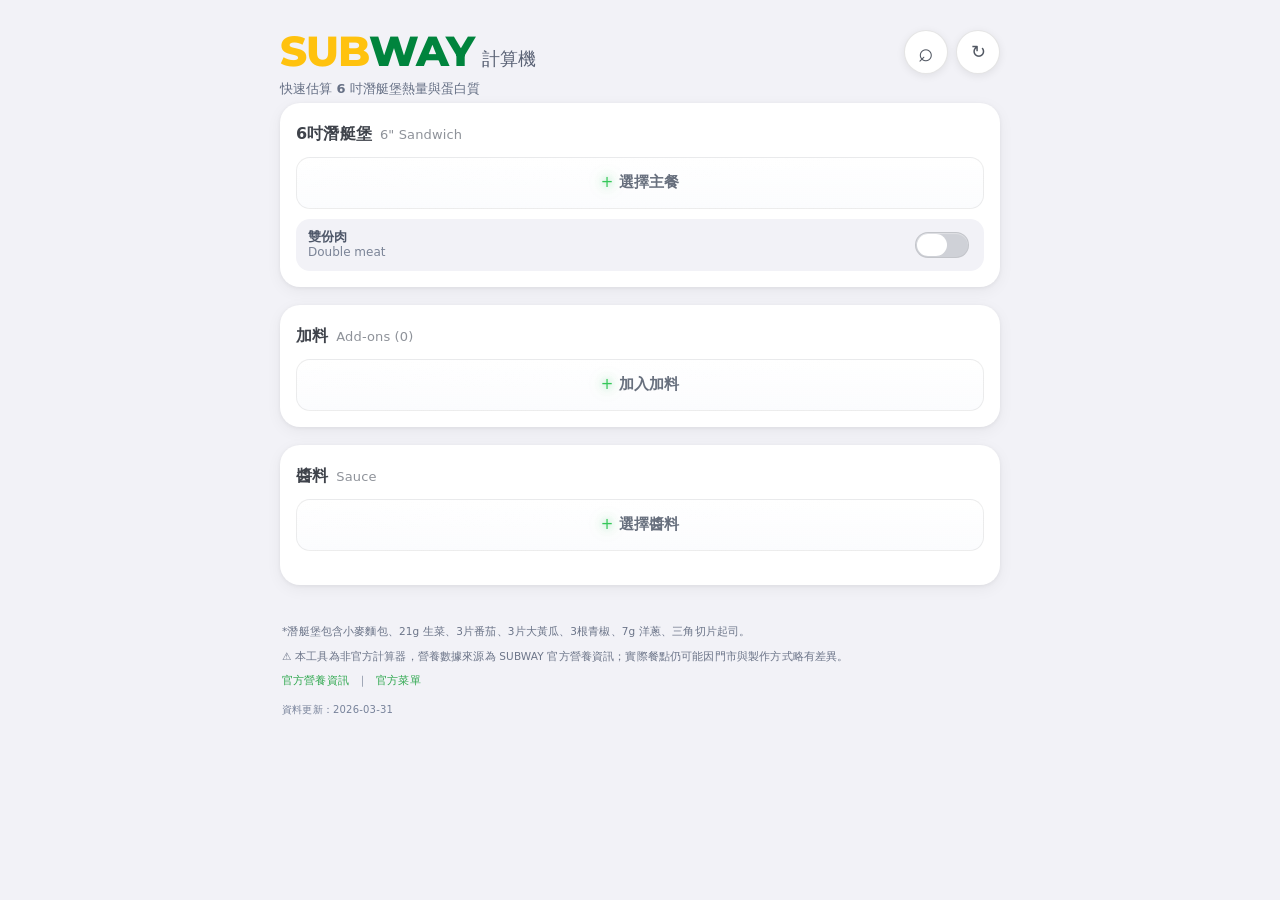
==== commit 447ca19e: "Fix + glyph alignment by matching font-size to parent text Root cause: ::before had font-size:20px w" ====
--- a/index.html
+++ b/index.html
@@ -15,7 +15,7 @@
 <link rel="apple-touch-icon" href="favicon.png">
 
 <link href="https://fonts.googleapis.com/css2?family=Montserrat:wght@600;700;800&display=swap" rel="stylesheet">
-<link rel="stylesheet" href="styles.css?v=20260511q">
+<link rel="stylesheet" href="styles.css?v=20260511r">
 </head>
 
 <body>
@@ -118,7 +118,7 @@
 <div class="result" id="result"></div>
 </main>
 
-<script src="app.js?v=20260511f"></script>
+<script src="app.js?v=20260511g"></script>
 <div id="addonModal" class="sheet-modal">
   <div class="sheet-panel">
     <div class="sheet-grabber-wrap" aria-hidden="true"><div class="sheet-grabber"></div></div>
--- a/styles.css
+++ b/styles.css
@@ -1709,13 +1709,9 @@
   content: "+";
   margin-right: 6px;
   color: var(--ios-green-btn);
-  font-size: 20px;
-  font-weight: 300;
+  font-size: 1em;
+  font-weight: 400;
   line-height: 1;
-  display: inline-flex;
-  align-items: center;
-  align-self: center;
-  transform: translateY(2px);
   text-shadow: 0 0 8px rgba(52,199,89,0.7), 0 0 18px rgba(52,199,89,0.35);
 }
 
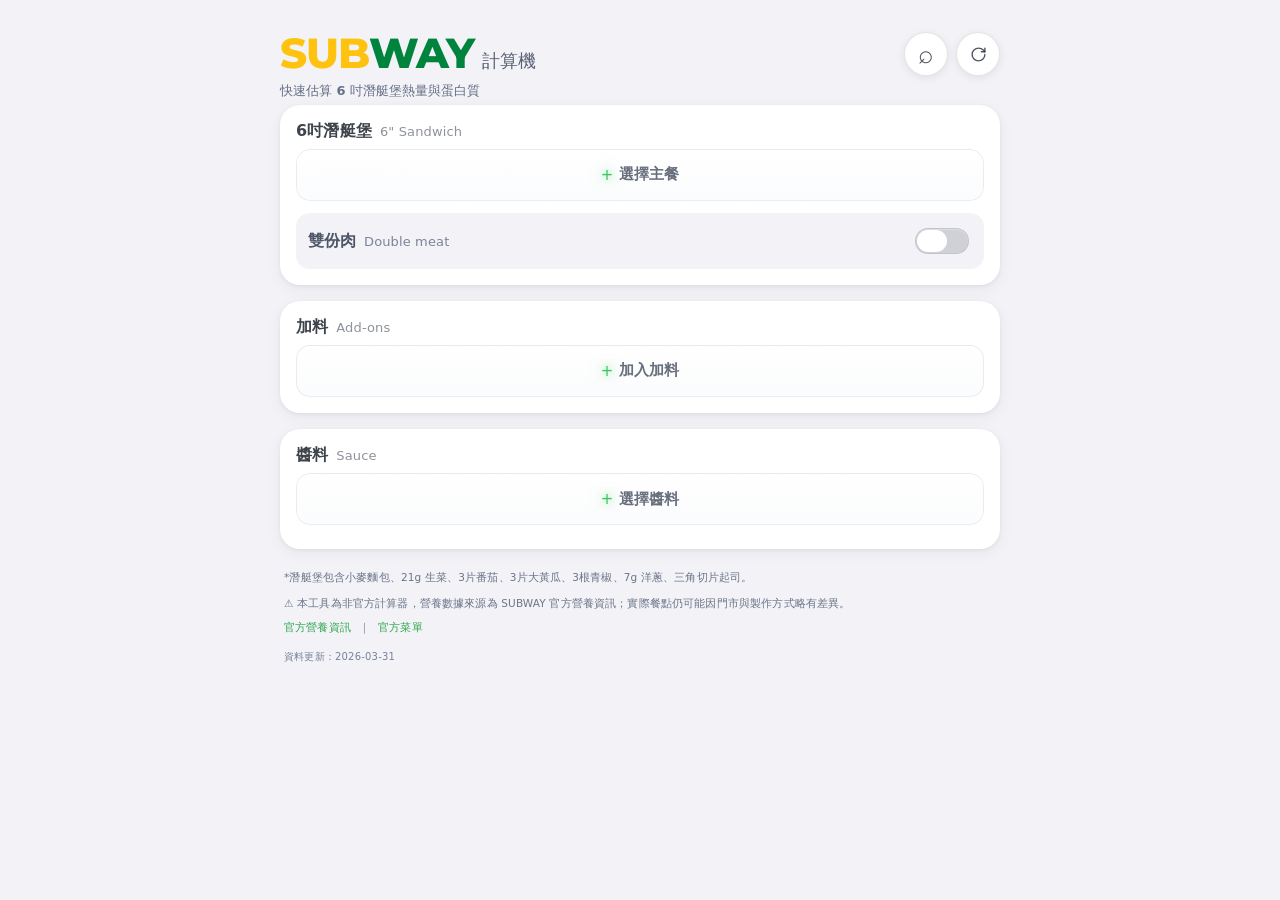
==== commit f45533c7: "Polish layout spacing and refine header/modal copy. Unify spacing on an 8pt scale, align reset icon " ====
--- a/index.html
+++ b/index.html
@@ -1,10 +1,11 @@
 <!DOCTYPE html>
-<html>
+<html lang="zh-Hant">
 <head>
 
 <meta charset="UTF-8">
 <meta name="viewport" content="width=device-width, initial-scale=1, viewport-fit=cover">
 <title>Subway calculator</title>
+<meta name="description" content="快速估算 6 吋 Subway 潛艇堡熱量與蛋白質的非官方計算器。">
 
 <link rel="icon" href="favicon.png">
 <meta name="apple-mobile-web-app-capable" content="yes">
@@ -15,7 +16,7 @@
 <link rel="apple-touch-icon" href="favicon.png">
 
 <link href="https://fonts.googleapis.com/css2?family=Montserrat:wght@600;700;800&display=swap" rel="stylesheet">
-<link rel="stylesheet" href="styles.css?v=20260511r">
+<link rel="stylesheet" href="styles.css?v=20260516a">
 </head>
 
 <body>
@@ -34,7 +35,10 @@
       ⌕
     </button>
     <button type="button" class="reset-btn" aria-label="重設 Reset" title="重設 Reset" onclick="resetAll()">
-      ↻
+      <svg class="reset-btn__icon" viewBox="0 0 24 24" fill="none" stroke="currentColor" stroke-width="2" stroke-linecap="round" stroke-linejoin="round" aria-hidden="true">
+        <path d="M21 12a9 9 0 1 1-9-9c2.52 0 4.93 1 6.74 2.74L21 8"/>
+        <path d="M21 3v5h-5"/>
+      </svg>
     </button>
   </div>
 </header>
@@ -48,10 +52,9 @@
   <span class="section-title">6吋潛艇堡</span>
   <span class="section-subtitle section-subtitle-inline">6" Sandwich</span>
 </div>
-<button type="button" id="mainClearBtn" class="section-clear-btn" onclick="clearMainSection()" style="visibility:hidden;">Clear</button>
 </div>
 <div id="mainPickerRow" class="section-picker-top">
-  <div id="mainPicker" class="picker-field picker-field--placeholder picker-field--plus" onclick="openMainPicker()">
+  <div id="mainPicker" class="picker-field picker-field--placeholder picker-field--plus" role="button" tabindex="0" onclick="openMainPicker()">
     選擇主餐
   </div>
 </div>
@@ -69,12 +72,11 @@
 <div class="section-head section-head-main">
   <div class="section-head-inline">
     <span class="section-title">加料</span>
-    <span id="addonLabel" class="section-subtitle section-subtitle-inline">Add-ons (0)</span>
+    <span id="addonLabel" class="section-subtitle section-subtitle-inline">Add-ons</span>
   </div>
-  <button type="button" id="addonClearBtn" class="section-clear-btn" onclick="clearAddonSection()" style="visibility:hidden;">Clear</button>
 </div>
 <div id="addonList" style="min-height:0;"></div>
-<div id="addonEmptyPicker" class="picker-field picker-field--placeholder picker-field--plus section-picker-top" onclick="openAddonPicker(addonActiveGroup)">
+<div id="addonEmptyPicker" class="picker-field picker-field--placeholder picker-field--plus section-picker-top" role="button" tabindex="0" onclick="openAddonPicker(addonActiveGroup)">
   加入加料
 </div>
 <div id="addonSwipeHint" class="swipe-hint" style="display:none;">左滑刪除 Swipe to delete</div>
@@ -87,18 +89,17 @@
     <span class="section-title">醬料</span>
     <span class="section-subtitle section-subtitle-inline">Sauce</span>
   </div>
-  <button type="button" id="sauceClearBtn" class="section-clear-btn" onclick="clearSauceSection()" style="visibility:hidden;">Clear</button>
 </div>
 <div id="sauce1Row" class="section-picker-top">
-  <div id="sauce1Picker" class="picker-field picker-field-fill picker-field--placeholder picker-field--plus" onclick="openSauce1Picker()">
+  <div id="sauce1Picker" class="picker-field picker-field-fill picker-field--placeholder picker-field--plus" role="button" tabindex="0" onclick="openSauce1Picker()">
     選擇醬料
   </div>
 </div>
 <input type="hidden" id="sauce1" value="">
-  <div id="sauce2EmptyPicker" class="picker-field picker-field--placeholder picker-field--plus" onclick="addSauce2()" style="margin-top:10px;display:none;">
+  <div id="sauce2EmptyPicker" class="picker-field picker-field--placeholder picker-field--plus stack-gap" role="button" tabindex="0" onclick="addSauce2()" style="display:none;">
     加第二種醬
   </div>
-  <div id="sauce2List" style="min-height:10px;margin-top:8px;"></div>
+  <div id="sauce2List" class="stack-gap"></div>
   <div id="sauceSwipeHint" class="swipe-hint" style="display:none;">左滑刪除 Swipe to delete</div>
 </section>
 
@@ -115,14 +116,13 @@
 </div>
 
 <!-- 結果 -->
-<div class="result" id="result"></div>
+<div class="result" id="result" aria-live="polite"></div>
 </main>
 
-<script src="app.js?v=20260511g"></script>
-<div id="addonModal" class="sheet-modal">
-  <div class="sheet-panel">
+<div id="addonModal" class="sheet-modal" role="dialog" aria-modal="true" aria-labelledby="addonModalTitle">
+  <div class="sheet-panel" tabindex="-1">
     <div class="sheet-grabber-wrap" aria-hidden="true"><div class="sheet-grabber"></div></div>
-    <div class="modal-panel-title">選擇加料</div>
+    <div id="addonModalTitle" class="modal-panel-title">選擇加料</div>
     <div id="addonCategoriesWrapper" class="modal-categories-wrapper">
       <div id="addonModalCategories" class="modal-categories"></div>
     </div>
@@ -130,31 +130,32 @@
     <div id="addonItems" class="modal-items"></div>
   </div>
 </div>
-<div id="mainModal" class="sheet-modal">
-  <div class="sheet-panel">
+<div id="mainModal" class="sheet-modal" role="dialog" aria-modal="true" aria-labelledby="mainModalTitle">
+  <div class="sheet-panel" tabindex="-1">
     <div class="sheet-grabber-wrap" aria-hidden="true"><div class="sheet-grabber"></div></div>
-    <div class="modal-panel-title">選擇主餐</div>
+    <div id="mainModalTitle" class="modal-panel-title">選擇主餐</div>
     <div id="mainCategoriesWrapper" class="modal-categories-wrapper">
       <div id="mainModalCategories" class="modal-categories"></div>
     </div>
-    <input id="mainSearch" class="modal-search-input" type="text" placeholder="搜尋主餐 Search sandwiches" autocomplete="off" oninput="renderMainItems(mainActiveGroup)">
+    <input id="mainSearch" class="modal-search-input" type="text" placeholder="Search" autocomplete="off" oninput="renderMainItems(mainActiveGroup)">
     <div id="mainItems" class="modal-items"></div>
   </div>
 </div>
-<div id="sauceModal" class="sheet-modal">
-  <div class="sheet-panel">
+<div id="sauceModal" class="sheet-modal" role="dialog" aria-modal="true" aria-labelledby="sauceModalTitle">
+  <div class="sheet-panel" tabindex="-1">
     <div class="sheet-grabber-wrap" aria-hidden="true"><div class="sheet-grabber"></div></div>
-    <div class="modal-panel-title">選擇醬料</div>
+    <div id="sauceModalTitle" class="modal-panel-title">選擇醬料</div>
     <div id="sauceItems" class="modal-items"></div>
   </div>
 </div>
-<div id="quickSearchModal" class="sheet-modal">
-  <div class="sheet-panel">
+<div id="quickSearchModal" class="sheet-modal" role="dialog" aria-modal="true" aria-labelledby="quickSearchModalTitle">
+  <div class="sheet-panel" tabindex="-1">
     <div class="sheet-grabber-wrap" aria-hidden="true"><div class="sheet-grabber"></div></div>
-    <div class="modal-panel-title">快速搜尋</div>
+    <div id="quickSearchModalTitle" class="modal-panel-title">快速搜尋</div>
     <input id="quickSearchInput" class="modal-search-input" type="text" placeholder="搜尋主餐、加料、醬料" autocomplete="off" oninput="renderQuickSearchItems()">
     <div id="quickSearchItems" class="modal-items"></div>
   </div>
 </div>
+<script src="app.js?v=20260516a"></script>
 </body>
 </html>
--- a/styles.css
+++ b/styles.css
@@ -10,6 +10,13 @@
   --glass-shadow: 0 18px 34px rgba(34,36,42,0.16);
   --glass-blur: 16px;
   --glass-sat: 135%;
+  /* 8pt spacing scale */
+  --space-1: 4px;
+  --space-2: 8px;
+  --space-3: 12px;
+  --space-4: 16px;
+  --space-5: 20px;
+  --space-6: 24px;
 }
 
 html {
@@ -28,6 +35,10 @@
   -webkit-overflow-scrolling: touch;
   touch-action: manipulation;
   overscroll-behavior-y: contain;
+}
+
+body.modal-open {
+  overflow: hidden;
 }
 
 .logo {
@@ -115,10 +126,8 @@
   border: none;
   background: rgba(131,136,145,0.42);
   color: #ffffff;
-  font-size: 19px;
-  font-weight: 300;
-  line-height: 1;
-  letter-spacing: 0;
+  font-size: 0;
+  line-height: 0;
   display: inline-flex;
   align-items: center;
   justify-content: center;
@@ -126,6 +135,14 @@
   backdrop-filter: blur(6px);
   -webkit-backdrop-filter: blur(6px);
   transition: transform 0.2s ease, color 0.2s ease, border-color 0.2s ease, background 0.2s ease, box-shadow 0.2s ease;
+}
+
+.reset-btn__icon {
+  width: 17px;
+  height: 17px;
+  flex-shrink: 0;
+  display: block;
+  pointer-events: none;
 }
 
 .reset-btn:hover {
@@ -216,7 +233,7 @@
 }
 
 .section-picker-top {
-  margin-top: 6px;
+  margin-top: var(--space-2);
 }
 
 .section-title {
@@ -237,29 +254,6 @@
 
 .section-subtitle-inline {
   white-space: nowrap;
-}
-
-.section-clear-btn {
-  border: none;
-  background: transparent;
-  color: rgba(122,128,140,0.9);
-  font-size: 12px;
-  line-height: 1;
-  font-weight: 520;
-  letter-spacing: 0.01em;
-  padding: 2px 0;
-  margin-right: 12px;
-  transform: translateY(2px);
-  cursor: pointer;
-  transition: color 0.16s ease, opacity 0.16s ease;
-}
-
-.section-clear-btn:hover {
-  color: rgba(98,104,116,0.96);
-}
-
-.section-clear-btn:active {
-  color: rgba(88,94,106,0.96);
 }
 
 label {
@@ -315,6 +309,16 @@
   filter: brightness(0.95);
 }
 
+button:focus-visible,
+.picker-field:focus-visible {
+  outline: 3px solid rgba(52,199,89,0.38);
+  outline-offset: 3px;
+}
+
+.modal-search-input:focus-visible {
+  outline: none;
+}
+
 select:focus {
   outline: none;
   border-color: var(--ios-green-btn);
@@ -344,6 +348,7 @@
   backdrop-filter: blur(22px) saturate(146%);
   -webkit-backdrop-filter: blur(22px) saturate(146%);
   box-shadow: inset 0 1px 0 rgba(255,255,255,0.62);
+  -webkit-tap-highlight-color: transparent;
 }
 
 .picker-field:not(.picker-field--plus) {
@@ -433,7 +438,7 @@
   width: 100%;
   max-width: 100%;
   box-sizing: border-box;
-  margin: 6px 0 10px;
+  margin: var(--space-2) 0 var(--space-3);
   padding: 10px 12px 10px 44px;
   border-radius: 28px;
   border: 1px solid rgba(170,174,182,0.56);
@@ -499,9 +504,16 @@
   margin-top: 2px;
 }
 
+.item-protein {
+  font-size: 11px;
+  color: var(--kcal-muted);
+  display: block;
+}
+
 .item-efficiency {
   font-size: 11px;
   color: var(--kcal-muted);
+  display: block;
 }
 
 .modal-recent-hint {
@@ -540,13 +552,14 @@
   font-weight: 600;
   padding: 6px 10px;
   white-space: nowrap;
+  min-height: 34px;
 }
 
 .swipe-hint {
   font-size: 11px;
   color: #768198;
-  margin-top: 6px;
-  margin-bottom: 2px;
+  margin-top: var(--space-2);
+  margin-bottom: var(--space-1);
 }
 
 .minus-btn {
@@ -692,11 +705,16 @@
 
 .swipe-row {
   position: relative;
+  overflow: hidden;
+  border-radius: 14px;
+  isolation: isolate;
 }
 
 .swipe-row .picker-field {
   transition: transform 0.2s ease;
   touch-action: pan-y;
+  position: relative;
+  z-index: 2;
 }
 
 .swipe-row.swipe-dragging .picker-field {
@@ -712,12 +730,12 @@
 .swipe-clear-btn {
   position: absolute;
   right: 0;
-  top: 4px;
-  bottom: 4px;
+  top: 0;
+  bottom: 0;
   transform: translateX(-10px);
   width: 56px;
   height: auto;
-  border-radius: 16px;
+  border-radius: 14px;
   border: 1px solid rgba(255,255,255,0.44);
   background:
     linear-gradient(180deg, rgba(255,255,255,0.28) 0%, rgba(230,236,245,0.18) 100%),
@@ -732,7 +750,7 @@
   pointer-events: none;
   transition: opacity 0.18s ease, width 0.08s ease, padding-left 0.14s ease,
               background 0.16s ease, border-radius 0.14s ease;
-  z-index: 2;
+  z-index: 1;
   overflow: hidden;
   white-space: nowrap;
   display: inline-flex;
@@ -741,6 +759,7 @@
   padding: 0 16px;
   --clearLabelOpacity: 0;
   color: rgba(199,58,51,var(--clearLabelOpacity));
+  min-height: 44px;
 }
 
 /* Commit state: full row width, label left-aligned, intense red */
@@ -823,8 +842,6 @@
 #addonList .addon-row .picker-field {
   margin-top: 0;
   font-weight: 400;
-  position: relative;
-  z-index: 1;
 }
 
 .footer-detail {
@@ -836,8 +853,8 @@
 }
 
 .footer-detail-static {
-  margin-top: 18px;
-  padding: 0 2px 4px;
+  margin-top: 0;
+  padding: var(--space-1) var(--space-1) 0;
 }
 
 .footer-line,
@@ -914,6 +931,7 @@
   opacity: 0;
   pointer-events: none;
   transition: opacity 0.25s ease, box-shadow 0.2s ease;
+  transform: translateZ(0);
 }
 
 .result.active {
@@ -1035,6 +1053,8 @@
   align-items: center;
   justify-content: center;
   transition: color 0.2s ease, transform 0.2s ease;
+  min-width: 32px;
+  min-height: 32px;
 }
 
 .result-detail-icon {
@@ -1068,7 +1088,7 @@
 }
 
 .modal-item-meta-wrap--efficiency {
-  min-width: 108px;
+  min-width: 112px;
 }
 
 .modal-item-kcal {
@@ -1080,7 +1100,8 @@
 }
 
 .modal-item-kcal--efficiency {
-  white-space: nowrap;
+  white-space: normal;
+  line-height: 1.35;
 }
 
 .copy-toast {
@@ -1287,18 +1308,6 @@
     color: rgba(159,165,178,0.88);
   }
 
-  .section-clear-btn {
-    color: rgba(165,171,183,0.92);
-  }
-
-  .section-clear-btn:hover {
-    color: rgba(190,196,208,0.96);
-  }
-
-  .section-clear-btn:active {
-    color: rgba(176,182,194,0.96);
-  }
-
   .logo .title-sub {
     color: #aaa;
   }
@@ -1544,8 +1553,12 @@
 
 body {
   min-height: 100vh;
-  padding: max(18px, env(safe-area-inset-top)) 16px calc(156px + env(safe-area-inset-bottom));
+  padding: max(var(--space-4), env(safe-area-inset-top)) var(--space-4) calc(var(--space-5) + env(safe-area-inset-bottom));
   overflow-x: hidden;
+}
+
+body.has-result {
+  padding-bottom: calc(148px + env(safe-area-inset-bottom));
 }
 
 .app-shell {
@@ -1558,9 +1571,9 @@
   display: flex;
   align-items: flex-start;
   justify-content: space-between;
-  gap: 10px;
-  margin: 2px 0 18px;
-  padding-right: 92px;
+  gap: var(--space-3);
+  margin: var(--space-1) 0 var(--space-4);
+  padding-right: 0;
 }
 
 .app-header > div:first-child {
@@ -1583,7 +1596,7 @@
 }
 
 .app-tagline {
-  margin: 8px 0 0;
+  margin: var(--space-2) 0 0;
   color: #667085;
   font-size: 13px;
   font-weight: 560;
@@ -1594,7 +1607,7 @@
   position: static;
   flex-direction: row;
   align-items: center;
-  gap: 8px;
+  gap: var(--space-2);
   flex: 0 0 auto;
 }
 
@@ -1616,18 +1629,19 @@
   font-size: 26px;
 }
 
-.reset-btn {
-  font-size: 18px;
+.reset-btn__icon {
+  width: 17px;
+  height: 17px;
 }
 
 .builder-panel {
   display: grid;
-  gap: 16px;
+  gap: var(--space-4);
 }
 
 .option-section {
   margin: 0;
-  padding: 16px;
+  padding: var(--space-4);
   border-radius: 20px;
   background: #FFFFFF;
   border: none;
@@ -1638,46 +1652,49 @@
 }
 
 .section-head {
-  margin-bottom: 8px;
+  margin-bottom: var(--space-2);
+  position: relative;
+  z-index: 3;
 }
 
 .section-head-inline {
   min-width: 0;
   flex-wrap: wrap;
-  row-gap: 2px;
+  row-gap: var(--space-1);
+  column-gap: var(--space-2);
 }
 
 .section-title {
   font-size: 16px;
 }
 
-.section-clear-btn {
-  min-height: 30px;
-  padding: 0 10px;
-  margin-right: 0;
-  border-radius: 999px;
-  background: rgba(127,134,148,0.1);
-}
-
 .section-toggle-under {
   justify-content: space-between;
-  margin-top: 10px;
-  padding: 10px 12px;
+  margin-top: var(--space-3);
+  padding: var(--space-3);
   border-radius: 14px;
   background: #F2F2F7;
 }
 
+.stack-gap {
+  margin-top: var(--space-2);
+}
+
 .double-meat-label {
-  display: flex;
-  flex-direction: column;
-  gap: 2px;
+  display: inline-flex;
+  align-items: baseline;
+  gap: var(--space-2);
   color: #4d5668;
+  font-size: 16px;
+  font-weight: 600;
+  line-height: 1.3;
 }
 
 .double-meat-label span {
   color: #7b8497;
-  font-size: 12px;
+  font-size: 13px;
   font-weight: 520;
+  letter-spacing: 0.01em;
 }
 
 .picker-field {
@@ -1721,12 +1738,30 @@
 }
 
 .swipe-clear-btn {
-  border-radius: 16px;
+  border-radius: 14px;
 }
 
 .footer-detail-static {
-  padding: 2px 2px 0;
+  padding: var(--space-1) var(--space-1) 0;
   overflow-wrap: anywhere;
+}
+
+#addonList .addon-row,
+.sauce-row.stack-gap {
+  margin-top: var(--space-2);
+}
+
+#addonEmptyPicker.section-picker-top {
+  margin-top: var(--space-2);
+}
+
+#sauce2EmptyPicker.stack-gap {
+  margin-top: var(--space-2);
+}
+
+#sauce2List.stack-gap {
+  margin-top: var(--space-2);
+  min-height: 0;
 }
 
 .result {
@@ -1841,6 +1876,7 @@
   min-height: 0;
   overflow-y: auto;
   overscroll-behavior: contain;
+  padding-bottom: 6px;
 }
 
 #mainItems > div,
@@ -1857,7 +1893,11 @@
 
 @media (min-width: 940px) {
   body {
-    padding: 28px 24px 180px;
+    padding: 28px 24px 54px;
+  }
+
+  body.has-result {
+    padding-bottom: 180px;
   }
 
   .app-shell {
@@ -1867,8 +1907,7 @@
   }
 
   .app-header {
-    margin-bottom: 4px;
-    padding-right: 0;
+    margin-bottom: var(--space-1);
   }
 
   .logo {
@@ -1888,7 +1927,7 @@
   }
 
   .builder-panel {
-    gap: 18px;
+    gap: var(--space-4);
   }
 
   .result {
@@ -1912,16 +1951,54 @@
   }
 }
 
+@media (max-width: 380px) {
+  body {
+    padding-left: var(--space-3);
+    padding-right: var(--space-3);
+  }
+
+  .app-shell {
+    width: 100%;
+    max-width: 100%;
+  }
+
+  .option-section {
+    padding: var(--space-3);
+  }
+
+  .logo {
+    font-size: 28px;
+  }
+
+  .logo .title-sub {
+    font-size: 14px;
+  }
+
+  .section-title {
+    font-size: 15px;
+  }
+}
+
+@media (prefers-reduced-motion: reduce) {
+  *,
+  *::before,
+  *::after {
+    animation-duration: 0.01ms !important;
+    animation-iteration-count: 1 !important;
+    scroll-behavior: auto !important;
+    transition-duration: 0.01ms !important;
+  }
+}
+
 @media (max-width: 939px) {
   .app-shell {
-    width: calc(100vw - 32px);
-    max-width: calc(100vw - 32px);
+    width: 100%;
+    max-width: 100%;
   }
 
   .app-header {
     flex-direction: column;
-    padding-right: 0;
-    gap: 12px;
+    gap: var(--space-3);
   }
 
   .app-header .top-actions {
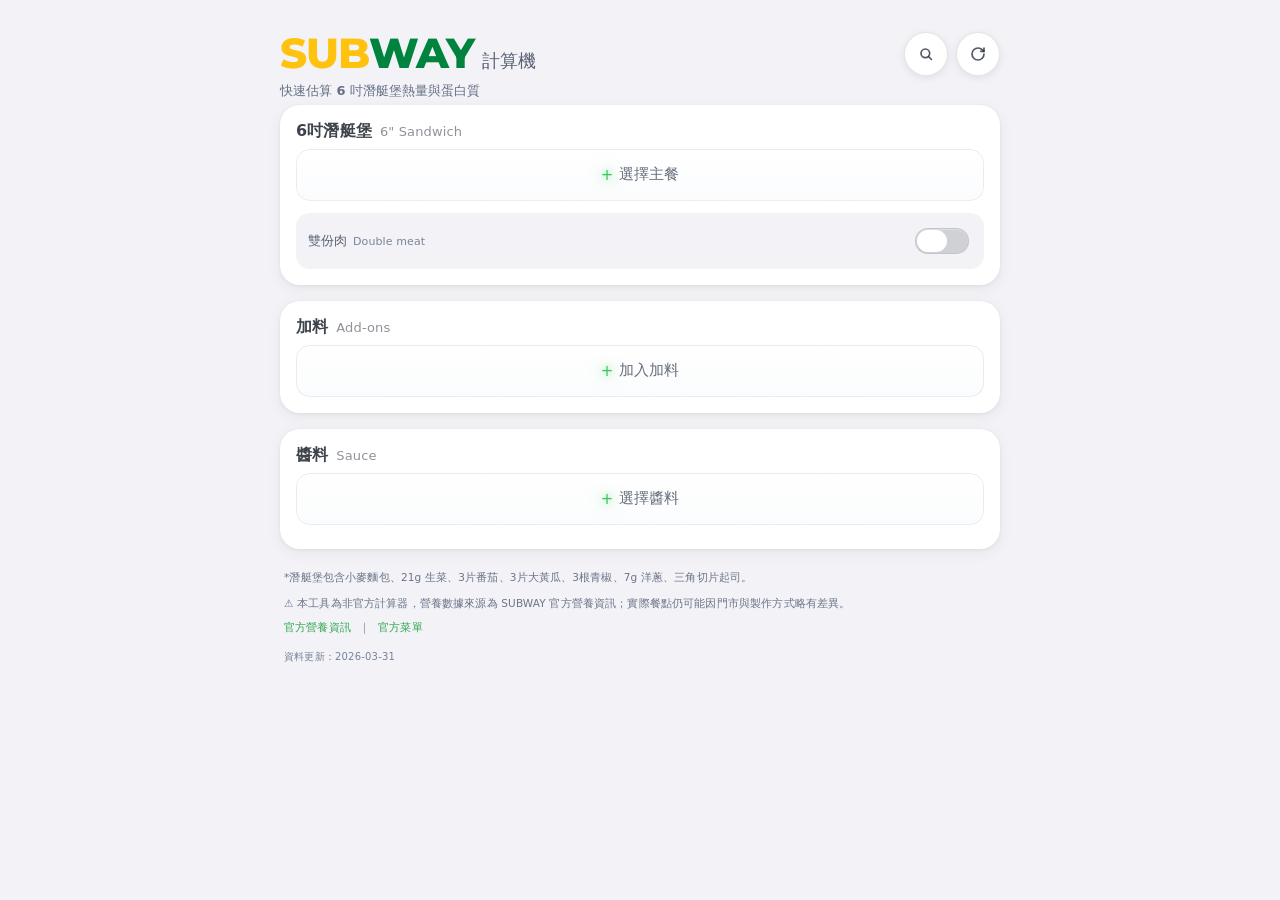
==== commit f4b9a2f9: "Fix result panel to follow system light and dark mode. Use CSS variables for result card, summary, a" ====
--- a/index.html
+++ b/index.html
@@ -16,7 +16,7 @@
 <link rel="apple-touch-icon" href="favicon.png">
 
 <link href="https://fonts.googleapis.com/css2?family=Montserrat:wght@600;700;800&display=swap" rel="stylesheet">
-<link rel="stylesheet" href="styles.css?v=20260516a">
+<link rel="stylesheet" href="styles.css?v=20260520k">
 </head>
 
 <body>
@@ -32,10 +32,13 @@
   </div>
   <div class="top-actions">
     <button type="button" class="icon-symbol-btn" aria-label="搜尋 Search" title="搜尋 Search" onclick="openQuickSearch()">
-      ⌕
+      <svg class="icon-symbol-btn__icon" viewBox="0 0 24 24" fill="none" stroke="currentColor" stroke-width="2.5" stroke-linecap="round" stroke-linejoin="round" aria-hidden="true">
+        <circle cx="11" cy="11" r="6.5"/>
+        <line x1="15.7" y1="15.7" x2="20.2" y2="20.2"/>
+      </svg>
     </button>
     <button type="button" class="reset-btn" aria-label="重設 Reset" title="重設 Reset" onclick="resetAll()">
-      <svg class="reset-btn__icon" viewBox="0 0 24 24" fill="none" stroke="currentColor" stroke-width="2" stroke-linecap="round" stroke-linejoin="round" aria-hidden="true">
+      <svg class="reset-btn__icon" viewBox="0 0 24 24" fill="none" stroke="currentColor" stroke-width="2.5" stroke-linecap="round" stroke-linejoin="round" aria-hidden="true">
         <path d="M21 12a9 9 0 1 1-9-9c2.52 0 4.93 1 6.74 2.74L21 8"/>
         <path d="M21 3v5h-5"/>
       </svg>
@@ -126,7 +129,7 @@
     <div id="addonCategoriesWrapper" class="modal-categories-wrapper">
       <div id="addonModalCategories" class="modal-categories"></div>
     </div>
-    <input id="addonSearch" class="modal-search-input" type="text" placeholder="搜尋加料 Search add-ons" autocomplete="off" oninput="renderAddonItems(addonActiveGroup)">
+    <input id="addonSearch" class="modal-search-input" type="text" placeholder="Search" autocomplete="off" oninput="renderAddonItems(addonActiveGroup)">
     <div id="addonItems" class="modal-items"></div>
   </div>
 </div>
@@ -152,10 +155,10 @@
   <div class="sheet-panel" tabindex="-1">
     <div class="sheet-grabber-wrap" aria-hidden="true"><div class="sheet-grabber"></div></div>
     <div id="quickSearchModalTitle" class="modal-panel-title">快速搜尋</div>
-    <input id="quickSearchInput" class="modal-search-input" type="text" placeholder="搜尋主餐、加料、醬料" autocomplete="off" oninput="renderQuickSearchItems()">
+    <input id="quickSearchInput" class="modal-search-input" type="text" placeholder="Search" autocomplete="off" oninput="renderQuickSearchItems()">
     <div id="quickSearchItems" class="modal-items"></div>
   </div>
 </div>
-<script src="app.js?v=20260516a"></script>
+<script src="app.js?v=20260520k"></script>
 </body>
 </html>
--- a/styles.css
+++ b/styles.css
@@ -17,16 +17,27 @@
   --space-4: 16px;
   --space-5: 20px;
   --space-6: 24px;
+  --page-bg: #F2F2F7;
+  --html-bg: #F2F2F7;
+  --result-surface: #FFFFFF;
+  --result-text: #1C1C1E;
+  --result-border: rgba(60, 60, 67, 0.14);
+  --result-shadow: 0 8px 32px rgba(0, 0, 0, 0.12), 0 2px 8px rgba(0, 0, 0, 0.06);
+  --result-muted: #6E6E73;
+  --result-chevron: rgba(60, 60, 67, 0.42);
+  --result-chevron-hover: rgba(28, 28, 30, 0.72);
+  --result-row-active: rgba(0, 0, 0, 0.05);
+  --result-breakdown: #8E8E93;
 }
 
 html {
-  background: #1b1f26;
+  background: var(--html-bg);
   overflow-x: hidden;
 }
 
 body {
   font-family: -apple-system, BlinkMacSystemFont, "SF Pro Text", "SF Pro Display", system-ui, sans-serif;
-  background: #F2F2F7;
+  background: var(--page-bg);
   margin: 0;
   padding: 14px 20px 20px;
   color: #1C1C1E;
@@ -137,9 +148,10 @@
   transition: transform 0.2s ease, color 0.2s ease, border-color 0.2s ease, background 0.2s ease, box-shadow 0.2s ease;
 }
 
+.icon-symbol-btn__icon,
 .reset-btn__icon {
-  width: 17px;
-  height: 17px;
+  width: 15px;
+  height: 15px;
   flex-shrink: 0;
   display: block;
   pointer-events: none;
@@ -315,10 +327,6 @@
   outline-offset: 3px;
 }
 
-.modal-search-input:focus-visible {
-  outline: none;
-}
-
 select:focus {
   outline: none;
   border-color: var(--ios-green-btn);
@@ -384,25 +392,13 @@
   color: rgba(136,145,160,0.9);
 }
 
-.picker-zh-line {
-  display: block;
-  line-height: 1.28;
-  white-space: nowrap;
-  max-width: 100%;
+.picker-bilingual {
+  flex: 1;
+  min-width: 0;
   overflow: hidden;
   text-overflow: ellipsis;
-}
-
-.picker-en-break {
-  display: block;
-  margin-top: 3px;
+  white-space: nowrap;
   line-height: 1.28;
-  white-space: nowrap;
-  max-width: 100%;
-  overflow: hidden;
-  text-overflow: ellipsis;
-  color: rgba(94,103,119,0.88);
-  font-size: 0.9em;
 }
 
 .picker-zh-inline {
@@ -413,18 +409,9 @@
 .picker-en-inline {
   color: rgba(94,103,119,0.88);
   font-size: 0.82em;
-  margin-left: 10px;
   letter-spacing: 0.01em;
   line-height: 1.28;
-  display: inline-block;
-  transform: translateY(0.6px);
-}
-
-.picker-field.picker-field--bilingual-break {
-  flex-direction: column;
-  align-items: flex-start;
-  justify-content: center;
-  gap: 1px;
+  white-space: nowrap;
 }
 
 .picker-field.picker-field--plus {
@@ -454,9 +441,12 @@
   -webkit-backdrop-filter: blur(12px) saturate(130%);
 }
 
-.modal-search-input:focus {
-  border-color: rgba(188,192,199,0.72);
-  box-shadow: 0 0 0 2px rgba(255,255,255,0.12);
+.modal-search-input:focus,
+.modal-search-input:focus-visible {
+  outline: none;
+  border-color: rgba(120,126,138,0.62);
+  background-color: rgba(35,41,51,0.07);
+  box-shadow: inset 0 0 0 1px rgba(35,41,51,0.1);
 }
 
 .modal-item-title {
@@ -507,7 +497,7 @@
 .item-protein {
   font-size: 11px;
   color: var(--kcal-muted);
-  display: block;
+  display: inline;
 }
 
 .item-efficiency {
@@ -711,10 +701,13 @@
 }
 
 .swipe-row .picker-field {
-  transition: transform 0.2s ease;
+  width: 100%;
+  box-sizing: border-box;
+  transition: transform 0.22s cubic-bezier(.22,.61,.36,1);
   touch-action: pan-y;
   position: relative;
   z-index: 2;
+  will-change: transform;
 }
 
 .swipe-row.swipe-dragging .picker-field {
@@ -783,6 +776,12 @@
   pointer-events: auto;
 }
 
+.swipe-row:not(.has-swipe-value) .swipe-clear-btn {
+  opacity: 0 !important;
+  pointer-events: none !important;
+  width: 0 !important;
+}
+
 @media (hover: hover) and (pointer: fine) {
   .swipe-hint {
     display: none !important;
@@ -915,14 +914,14 @@
   left: 20px;
   right: 20px;
   z-index: 9999;
-  background: #1C1C1E;
+  background: var(--result-surface);
   padding: 18px;
   border-radius: 24px;
   font-size: 18px;
   font-weight: 600;
-  box-shadow: 0 8px 32px rgba(0,0,0,0.22), 0 2px 8px rgba(0,0,0,0.12);
-  color: #F2F2F7;
-  border: 1px solid rgba(255,255,255,0.1);
+  box-shadow: var(--result-shadow);
+  color: var(--result-text);
+  border: 1px solid var(--result-border);
   backdrop-filter: none;
   -webkit-backdrop-filter: none;
   overflow: hidden;
@@ -972,6 +971,46 @@
 .result strong {
   font-size: 20px;
   color: #34C759;
+}
+
+@keyframes copyIconOut {
+  to {
+    opacity: 0;
+    transform: scale(0.68) rotate(-8deg);
+  }
+}
+
+@keyframes copyCheckIn {
+  0% {
+    opacity: 0;
+    transform: scale(0.45) rotate(-14deg);
+  }
+  55% {
+    opacity: 1;
+    transform: scale(1.14) rotate(2deg);
+  }
+  78% {
+    transform: scale(0.94) rotate(0deg);
+  }
+  100% {
+    opacity: 1;
+    transform: scale(1) rotate(0deg);
+  }
+}
+
+@keyframes copyBtnSuccessGlow {
+  0% {
+    opacity: 0;
+    transform: scale(0.88);
+  }
+  38% {
+    opacity: 0.92;
+    transform: scale(1);
+  }
+  100% {
+    opacity: 0;
+    transform: scale(1.12);
+  }
 }
 
 .result-copy-btn {
@@ -987,10 +1026,22 @@
   align-items: center;
   justify-content: center;
   position: relative;
+  overflow: hidden;
   box-shadow: none;
   backdrop-filter: blur(6px);
   -webkit-backdrop-filter: blur(6px);
-  transition: transform 0.16s ease, background-color 0.16s ease, box-shadow 0.16s ease;
+  transition: transform 0.16s ease, background-color 0.22s ease, box-shadow 0.22s ease, color 0.22s ease;
+}
+
+.result-copy-btn::after {
+  content: "";
+  position: absolute;
+  inset: 0;
+  border-radius: inherit;
+  background: #34C759;
+  opacity: 0;
+  pointer-events: none;
+  transform: scale(0.88);
 }
 
 .result-copy-btn:hover {
@@ -1006,12 +1057,14 @@
   width: 20px;
   height: 20px;
   display: block;
-  transform: translateY(0.2px);
+  transform: translateY(0.2px) scale(1);
   opacity: 1;
-  transition: opacity 0.18s ease, transform 0.18s ease;
-}
-
-.copy-icon-stack svg {
+  transform-origin: center;
+  transition: opacity 0.2s cubic-bezier(0.4, 0, 0.2, 1), transform 0.24s cubic-bezier(0.4, 0, 0.2, 1);
+}
+
+.copy-icon-stack svg,
+.copy-icon-check svg {
   width: 100%;
   height: 100%;
   display: block;
@@ -1020,41 +1073,97 @@
 .copy-icon-check {
   position: absolute;
   inset: 0;
-  display: inline-flex;
-  align-items: center;
-  justify-content: center;
-  font-size: 19px;
-  line-height: 1;
-  font-weight: 360;
+  margin: auto;
+  width: 20px;
+  height: 20px;
+  display: block;
   opacity: 0;
-  transform: translateY(0.2px) scale(0.76);
-  transition: opacity 0.18s ease, transform 0.18s ease;
+  transform: scale(0.72);
+  transform-origin: center;
+  transition: opacity 0.2s cubic-bezier(0.4, 0, 0.2, 1), transform 0.24s cubic-bezier(0.4, 0, 0.2, 1);
+}
+
+.result-copy-btn.copied {
+  color: #ffffff;
+  box-shadow: 0 0 0 1px rgba(52, 199, 89, 0.42), 0 6px 18px rgba(52, 199, 89, 0.32);
+}
+
+.result-copy-btn.copied::after {
+  animation: copyBtnSuccessGlow 0.62s cubic-bezier(0.33, 1, 0.68, 1) forwards;
 }
 
 .result-copy-btn.copied .copy-icon-stack {
-  opacity: 0;
-  transform: scale(0.76);
+  animation: copyIconOut 0.22s cubic-bezier(0.4, 0, 0.2, 1) forwards;
 }
 
 .result-copy-btn.copied .copy-icon-check {
-  opacity: 1;
-  transform: scale(1);
+  animation: copyCheckIn 0.48s cubic-bezier(0.34, 1.45, 0.64, 1) forwards;
+}
+
+.result-summary-row {
+  margin-top: 8px;
 }
 
 .result-detail-btn {
   border: none;
   background: transparent;
-  color: rgba(255,255,255,0.5);
-  border-radius: 0;
+  color: var(--result-chevron);
+  border-radius: 8px;
   min-width: 20px;
   height: 20px;
   padding: 0;
   display: inline-flex;
   align-items: center;
   justify-content: center;
-  transition: color 0.2s ease, transform 0.2s ease;
+  transition: color 0.2s ease, background-color 0.2s ease;
   min-width: 32px;
   min-height: 32px;
+}
+
+.result-summary-toggle {
+  width: 100%;
+  min-height: 32px;
+  padding: 4px 0 4px 0;
+  gap: 8px;
+  justify-content: space-between;
+  cursor: pointer;
+  text-align: left;
+}
+
+.result-summary-toggle:hover {
+  color: var(--result-chevron-hover);
+}
+
+.result-summary-toggle:active {
+  background: var(--result-row-active);
+}
+
+.result-summary-text {
+  flex: 1;
+  min-width: 0;
+  font-size: 12px;
+  line-height: 1.45;
+  letter-spacing: 0.01em;
+  color: var(--result-muted);
+  overflow: hidden;
+  pointer-events: none;
+}
+
+.result-summary-efficiency {
+  color: var(--result-muted);
+}
+
+.result-breakdown-line {
+  margin-top: 10px;
+  font-size: 13px;
+  color: var(--result-breakdown);
+  line-height: 1.56;
+  letter-spacing: 0.01em;
+}
+
+.result-summary-toggle .result-detail-icon {
+  flex: 0 0 auto;
+  pointer-events: none;
 }
 
 .result-detail-icon {
@@ -1250,6 +1359,24 @@
 }
 
 @media (prefers-color-scheme: dark) {
+  :root {
+    --page-bg: #0b1119;
+    --html-bg: #070a0f;
+    --result-surface: #1C1C1E;
+    --result-text: #F2F2F7;
+    --result-border: rgba(255, 255, 255, 0.12);
+    --result-shadow: none;
+    --result-muted: #A5AFBF;
+    --result-chevron: #A5AFBF;
+    --result-chevron-hover: #C2CAD8;
+    --result-row-active: rgba(255, 255, 255, 0.08);
+    --result-breakdown: #9BA3B2;
+  }
+
+  html {
+    background: var(--html-bg);
+  }
+
   body {
     background:
       radial-gradient(circle at 72% 42%, rgba(85,144,105,0.28) 0%, rgba(85,144,105,0.14) 18%, rgba(85,144,105,0) 38%),
@@ -1286,16 +1413,6 @@
     background: #3a3d45;
   }
 
-  .result {
-    background: #1C1C1E;
-    border: 1px solid rgba(255,255,255,0.12);
-    border-radius: 28px;
-    color: #F2F2F7;
-    box-shadow: none;
-    backdrop-filter: none;
-    -webkit-backdrop-filter: none;
-  }
-
   label {
     color: #f2f2f7;
   }
@@ -1397,7 +1514,6 @@
     color: rgba(167,172,181,0.86);
   }
 
-  .picker-en-break,
   .picker-en-inline {
     color: rgba(168,174,185,0.9);
     font-size: 0.82em;
@@ -1452,9 +1568,12 @@
     -webkit-backdrop-filter: blur(14px) saturate(150%);
   }
 
-  .modal-search-input:focus {
-    border-color: rgba(184,188,196,0.5);
-    box-shadow: 0 0 0 2px rgba(255,255,255,0.08);
+  .modal-search-input:focus,
+  .modal-search-input:focus-visible {
+    outline: none;
+    border-color: rgba(200,204,212,0.42);
+    background-color: rgba(255,255,255,0.09);
+    box-shadow: inset 0 0 0 1px rgba(255,255,255,0.12);
   }
 
   .modal-search-input::placeholder {
@@ -1516,12 +1635,6 @@
 
   .result-copy-btn:active {
     background: rgba(106,108,113,0.58);
-  }
-
-  .result-detail-btn {
-    background: transparent;
-    border: none;
-    color: #a5afbf;
   }
 
   .minus-btn {
@@ -1626,12 +1739,14 @@
 }
 
 .icon-symbol-btn {
-  font-size: 26px;
-}
-
+  font-size: 0;
+  line-height: 0;
+}
+
+.icon-symbol-btn__icon,
 .reset-btn__icon {
-  width: 17px;
-  height: 17px;
+  width: 15px;
+  height: 15px;
 }
 
 .builder-panel {
@@ -1683,17 +1798,17 @@
 .double-meat-label {
   display: inline-flex;
   align-items: baseline;
-  gap: var(--space-2);
-  color: #4d5668;
-  font-size: 16px;
-  font-weight: 600;
-  line-height: 1.3;
+  gap: 6px;
+  color: #5c6578;
+  font-size: 13px;
+  font-weight: 560;
+  line-height: 1.28;
 }
 
 .double-meat-label span {
   color: #7b8497;
-  font-size: 13px;
-  font-weight: 520;
+  font-size: 11px;
+  font-weight: 500;
   letter-spacing: 0.01em;
 }
 
@@ -1722,6 +1837,10 @@
   color: rgba(70,79,96,0.82);
 }
 
+.picker-field--placeholder.picker-field--plus {
+  font-weight: 500;
+}
+
 .picker-field--plus::before {
   content: "+";
   margin-right: 6px;
@@ -1732,7 +1851,6 @@
   text-shadow: 0 0 8px rgba(52,199,89,0.7), 0 0 18px rgba(52,199,89,0.35);
 }
 
-.picker-field--bilingual-break::before,
 .picker-field:not(.picker-field--plus)::before {
   content: none;
 }
@@ -1794,7 +1912,10 @@
   left: 8px;
   right: 8px;
   bottom: 0;
-  height: min(76vh, 680px);
+  height: 80vh;
+  height: 80dvh;
+  max-height: 80vh;
+  max-height: 80dvh;
   display: flex;
   flex-direction: column;
   padding: 10px 14px max(20px, env(safe-area-inset-bottom));
@@ -1926,6 +2047,12 @@
     height: 44px;
   }
 
+  .icon-symbol-btn__icon,
+  .reset-btn__icon {
+    width: 16px;
+    height: 16px;
+  }
+
   .builder-panel {
     gap: var(--space-4);
   }
@@ -1945,7 +2072,11 @@
   .sheet-panel {
     left: 50%;
     right: auto;
-    width: min(560px, calc(100vw - 48px));
+    width: min(80vw, calc(100vw - 32px));
+    height: 80vh;
+    height: 80dvh;
+    max-height: 80vh;
+    max-height: 80dvh;
     transform: translateX(-50%);
     border-radius: 24px 24px 0 0;
   }
@@ -2079,11 +2210,12 @@
   }
 
   .result {
+    --result-surface: rgba(42, 47, 56, 0.56);
+    --result-border: rgba(230, 238, 250, 0.24);
+    --result-shadow: inset 0 1px 0 rgba(255, 255, 255, 0.18), 0 18px 52px rgba(0, 0, 0, 0.4);
     background:
       linear-gradient(135deg, rgba(255,255,255,0.13) 0%, rgba(255,255,255,0.04) 48%, rgba(136,151,110,0.12) 100%),
-      rgba(42,47,56,0.56);
-    border: 1px solid rgba(230,238,250,0.24);
-    box-shadow: inset 0 1px 0 rgba(255,255,255,0.18), 0 18px 52px rgba(0,0,0,0.4);
+      var(--result-surface);
     backdrop-filter: blur(32px) saturate(150%);
     -webkit-backdrop-filter: blur(32px) saturate(150%);
   }
